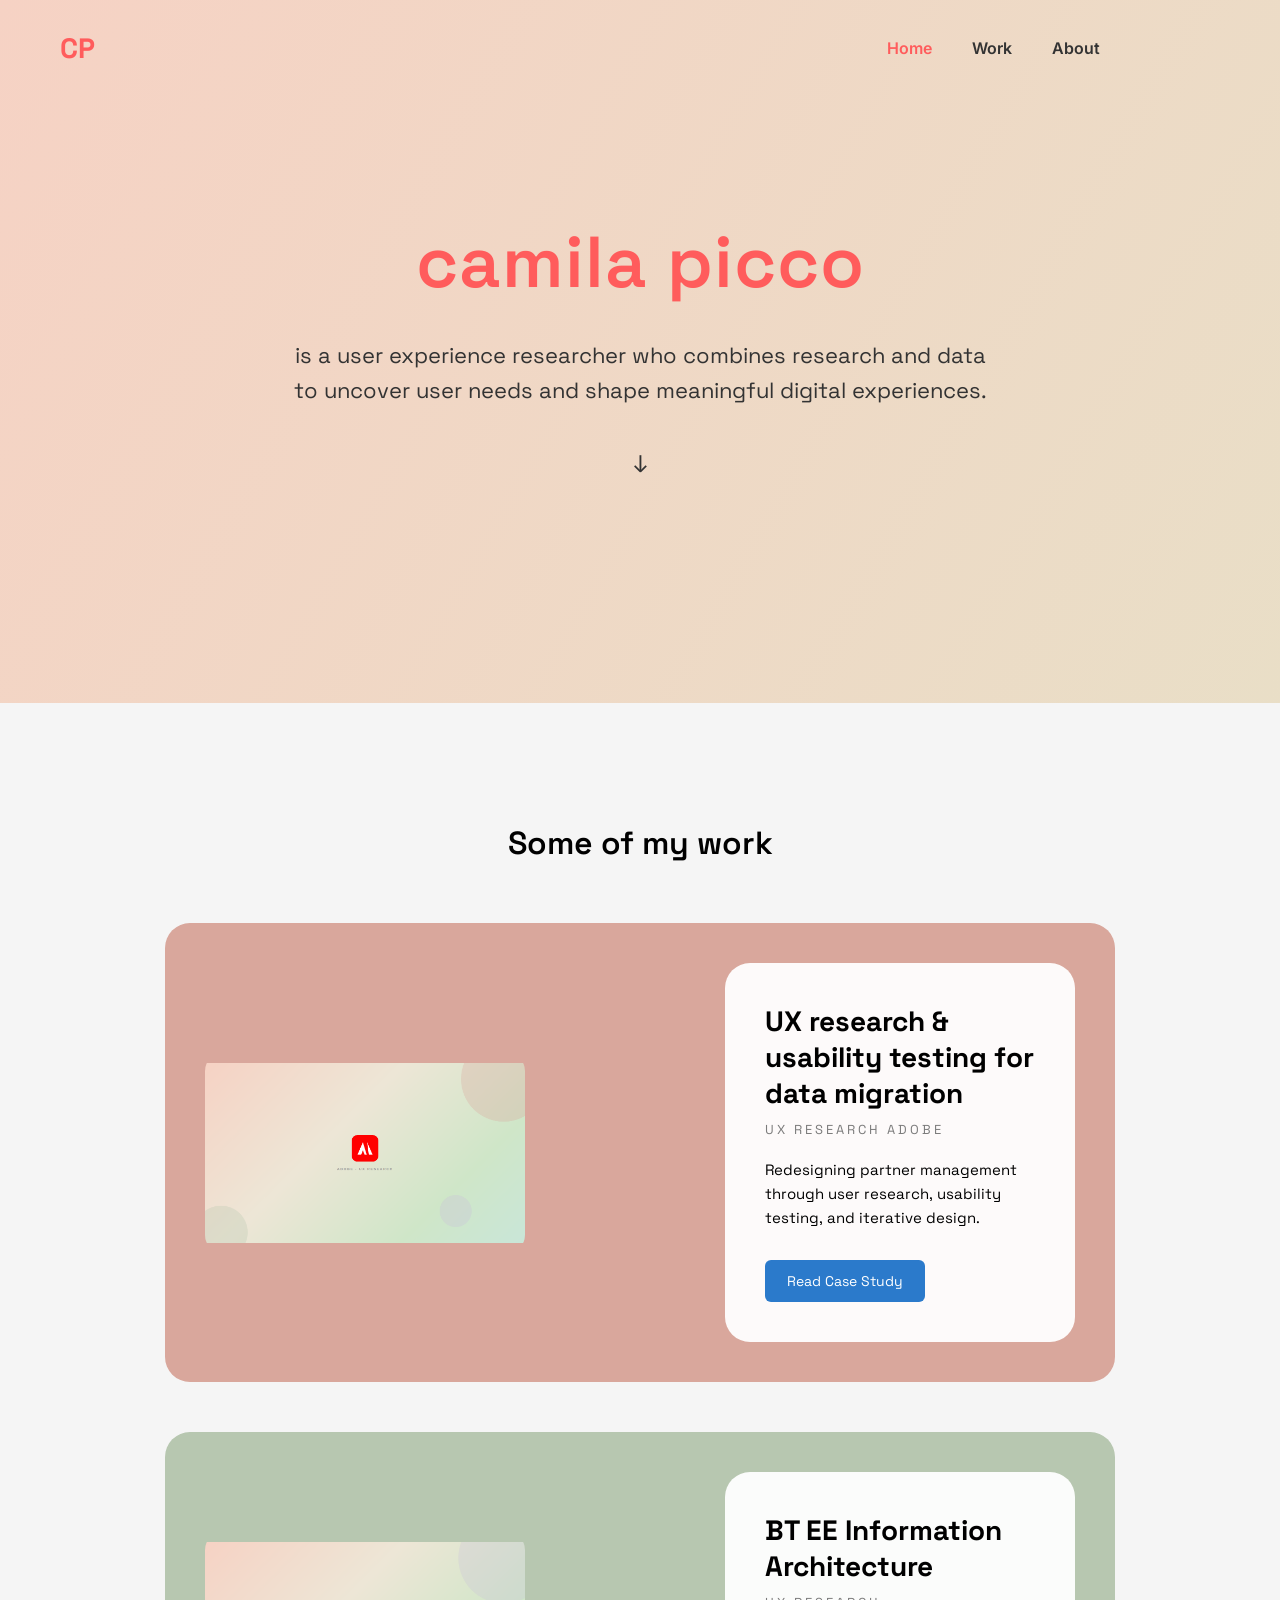
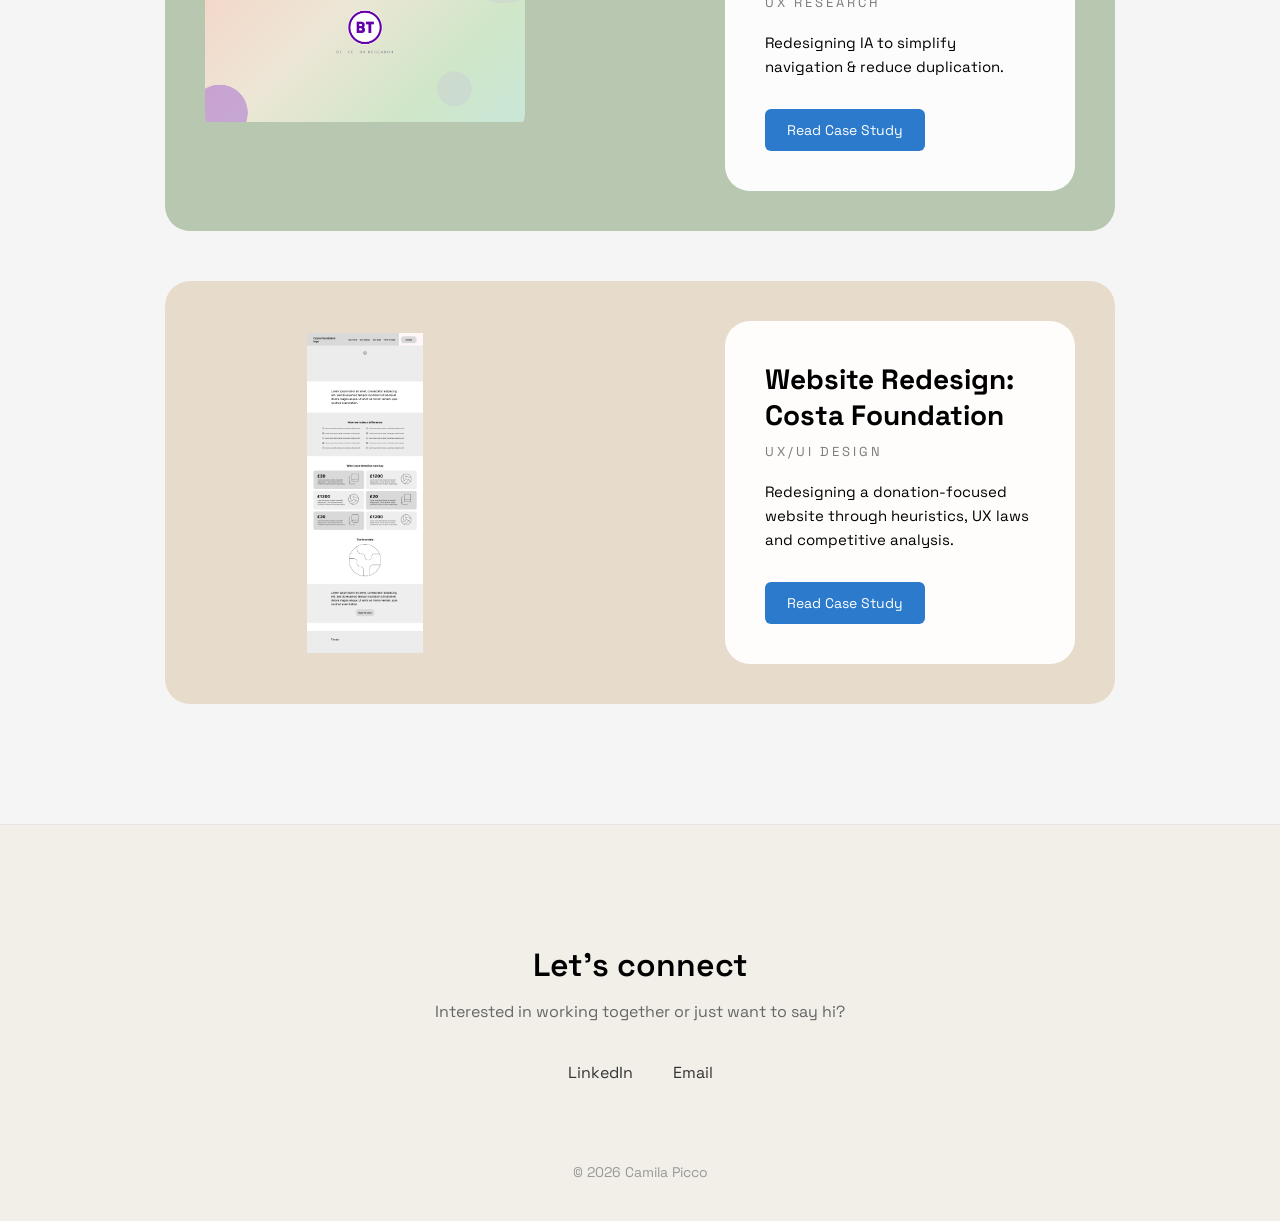
==== index.html @ a7690565 "changes" ====
<!DOCTYPE html>
<html lang="en">
<head>
  <meta charset="UTF-8" />
  <meta name="viewport" content="width=device-width, initial-scale=1.0"/>
  <title>Portfolio</title>
  <link href="https://fonts.googleapis.com/css2?family=Space+Grotesk:wght@300;400;600&display=swap" rel="stylesheet">
  <link href="https://fonts.googleapis.com/css2?family=Inter:wght@400;600&display=swap" rel="stylesheet">
  <link rel="stylesheet" href="styles.css">
</head>
<body>
  <header>
  <nav>
    <div class="logo">CP</div>
    <div class="nav-links">
      <a href="#" class="active">Home</a>
      <a href="#work">Work</a>
      <a href="aboutme.html">About</a>
    </div>
  </nav>
  </header>
  <section class="landing">
    <section class="hero">
      <h1>camila picco</h1>
      <p>
        is a user experience researcher who combines research and 
        data to uncover user needs and shape meaningful digital experiences.
      </p>
    </section>
  </section>
  <div class="arrow" id="scrollArrow">↓</div>
  <section id="work"class="work-section">
    <h2>Some of my work</h2>
    <div class="cards-container">
      <!-- CARD 1 -->
      <div class="project-card">
        <div class="project-image">
          <img src="assets/placeholder_adobe.png" alt="UX research & usability testing for data migration">
        </div>
        <div class="project-info">
          <h3>UX research & usability testing for data migration</h3>
          <p class="tag">UX RESEARCH ADOBE</p>
          <p class="description">
            Redesigning partner management through user research, usability testing, and iterative design.
          </p>
          <a href="adobecasestudy.html" class="btn">Read Case Study</a>
        </div>
      </div>
      <!-- CARD 2 -->
      <div class="project-card">
        <div class="project-image">
          <img src="assets/placeholder_bt.png" alt="BTEElogo">
        </div>
        <div class="project-info">
          <h3>BT EE Information Architecture</h3>
          <p class="tag">UX RESEARCH</p>
          <p class="description">
            Redesigning IA to simplify navigation & reduce duplication.
          </p>
          <a href="bteecasestudy.html" class="btn">Read Case Study</a>
        </div>
      </div>
      <!-- CARD 3 -->
      <div class="project-card">
        <div class="project-image project-image--square">
          <img src="assets/costa.png" alt="costa_landingpage">
        </div>
        <div class="project-info">
          <h3>Website Redesign: Costa Foundation</h3>
          <p class="tag">UX/UI DESIGN</p> 
          <p class="description">
            Redesigning a donation-focused website through heuristics, UX laws and competitive analysis.
          </p> 
          <a href="costacasestudy.html" class="btn">Read Case Study</a>
        </div>
      </div>
    </div>
  </section>
  <footer class="footer">
  <div class="footer-content">
    <h2>Let’s connect</h2>
    <p>
      Interested in working together or just want to say hi?
    </p>
    <div class="footer-links">
      <a href="https://www.linkedin.com/in/camilamariapicco/">LinkedIn</a>
      <a href="mailto:camilamariapicco@gmail.com">Email</a>
    </div>
  </div>
  <div class="footer-bottom">
    © 2026 Camila Picco
  </div>
  </footer>
  <script src="script.js"></script>
</body>
</html>
---- styles.css ----
* {
    margin: 0;
    padding: 0;
    box-sizing: border-box;
  }

  html{
    scroll-behavior: smooth;
  }
  
  body {
    margin: 0;
    font-family: 'Space Grotesk', sans-serif;
    background: linear-gradient(
        120deg,
        #f6d2c4,
        #e7e0c7,
        #cfe6c8,
        #c9e6d8
    );
    background-size: 200% 200%;
    animation: gradientMove 10s ease infinite;

  }

/* menú */
.nav-links {
  display: flex;
  gap: 40px;
  font-size: 16px;
  font-weight: 600;
  margin-left: auto;
  margin-right: 120px;
  font-family: 'Inter', sans-serif;
}
  
  @keyframes gradientMove {
    0% { background-position: 0% 50%; }
    50% { background-position: 100% 50%; }
    100% { background-position: 0% 50%; }
  }
  
  /* NAVBAR */
  nav {
    display: flex;
    justify-content: space-between;
    align-items: center;
    padding: 30px 60px;
  }
  
  .logo {
    color: #ff5c5c;
    font-size: 28px;
    font-weight: bold;
  }
  
  .nav-links a {
    text-decoration: none;
    color: #333;
  }
  
  .nav-links a.active {
    color: #ff5c5c;
  }
  
  /* HERO */
  .hero {
    text-align: center;
    margin-top: 120px;
    margin-bottom: 40px;
  }
  
  .hero h1 {
    font-size: 72px;
    color: #ff5c5c;
    font-weight: 600;
    margin-bottom: 30px;
    letter-spacing: 1px;
    font-family: 'Space Grotesk', sans-serif;
  }
  
  .hero p {
    font-size: 22px;
    color: #333;
    line-height: 1.6;
    max-width: 700px;
    margin: 0 auto;
  }
  
  /* ARROW */
  .arrow {
    text-align: center;
    font-size: 24px;
    margin-bottom: 14rem;
    color: #333;
    animation: bounce 1.5s infinite;
    cursor: pointer;
  }

  .work-section {
    padding: 120px 10%;
    text-align: center;
    background: #f5f5f5; 
  }
  
  @keyframes bounce {
    0%, 100% { transform: translateY(0); }
    50% { transform: translateY(10px); }
  }

  /* WORK SECTION */

.work-section{
    padding:120px 10%;
    text-align:center;
  }
  
  .work-section h2{
    font-size:32px;
    margin-bottom:60px;
    font-weight:600;
  }

/* CASE STUDY HERO */
.case-hero{
  padding: 110px 10% 80px;
  background: #f5f5f5;
}

.case-hero__container{
  max-width: 1100px;
  margin: 0 auto;
  display: grid;
  grid-template-columns: 1fr 1.2fr;
  align-items: start;
  gap: 48px;
}

.case-hero__text h1{
  font-size: 44px;
  line-height: 1.08;
  letter-spacing: 0.2px;
  color: #333;
  margin-bottom: 14px;
  font-weight: 600;
}

.case-hero__meta{
  font-family: 'Inter', sans-serif;
  letter-spacing: 3px;
  font-size: 13px;
  color: #7b7b7b;
  margin-bottom: 18px;
}

.case-hero__lead{
  font-size: 16px;
  color: #555;
  line-height: 1.7;
  max-width: 560px;
}

.case-hero__media{
  margin: 0;
}

.case-hero__placeholder{
  width: 100%;
  aspect-ratio: 16 / 9;
  border-radius: 22px;
  border: 1px dashed rgba(0, 0, 0, 0.18);
  background: rgba(255, 255, 255, 0.7);
  display: grid;
  place-items: center;
  color: #666;
  font-family: 'Inter', sans-serif;
  font-size: 14px;
}

/* CASE STUDY BODY */
.case-section{
  background: #f5f5f5;
  padding: 0 10% 120px;
}

.case-section__container{
  max-width: 1100px;
  margin: 0 auto;
}

.case-content{
  max-width: 760px;
}

.case-content h2{
  font-size: 22px;
  margin: 34px 0 12px;
  font-weight: 600;
  color: #333;
}

.case-content h3{
  font-size: 16px;
  margin: 18px 0 10px;
  font-weight: 600;
  color: #333;
  font-family: 'Inter', sans-serif;
  letter-spacing: 0.2px;
}

.case-content h2:first-child{
  margin-top: 0;
}

.case-content p{
  font-size: 15px;
  line-height: 1.75;
  color: #555;
  margin-bottom: 12px;
  max-width: 68ch;
}

.case-content p:last-child{
  margin-bottom: 0;
}

.case-tags{
  display: flex;
  flex-wrap: wrap;
  gap: 10px;
}

.case-tag{
  font-family: 'Inter', sans-serif;
  font-size: 12px;
  font-weight: 600;
  letter-spacing: 0.6px;
  color: #333;
  background: rgba(0, 0, 0, 0.04);
  border: 1px solid rgba(0, 0, 0, 0.06);
  padding: 8px 10px;
  border-radius: 999px;
}

.case-steps{
  margin: 0;
  padding-left: 18px;
  color: #555;
}

.case-steps li{
  margin: 0 0 12px 0;
  line-height: 1.65;
  font-size: 15px;
}

.case-steps li:last-child{
  margin-bottom: 0;
}

.case-media{
  margin: 22px 0 0;
}

.case-media__img{
  width: 100%;
  height: auto;
  display: block;
  border-radius: 22px;
}

.case-media__stack{
  display: grid;
  gap: 14px;
}

.case-list{
  margin: 0 0 12px 0;
  padding-left: 18px;
  color: #555;
}

.case-list li{
  margin: 0 0 8px 0;
  line-height: 1.65;
  font-size: 15px;
}

.case-list li:last-child{
  margin-bottom: 0;
}

.case-metrics{
  list-style: none;
  padding: 0;
  margin: 0 0 12px 0;
  display: grid;
  gap: 10px;
}

.case-metrics li{
  display: flex;
  align-items: baseline;
  justify-content: space-between;
  gap: 14px;
  padding: 10px 12px;
  border-radius: 14px;
  background: rgba(0, 0, 0, 0.03);
  border: 1px solid rgba(0, 0, 0, 0.05);
}

.case-metric__label{
  font-family: 'Inter', sans-serif;
  font-weight: 600;
  font-size: 13px;
  color: #333;
}

.case-metric__value{
  font-family: 'Inter', sans-serif;
  font-size: 13px;
  color: #555;
  text-align: right;
}

.case-media__placeholder{
  width: 100%;
  aspect-ratio: 16 / 9;
  border-radius: 22px;
  border: 1px dashed rgba(0, 0, 0, 0.18);
  background: rgba(255, 255, 255, 0.7);
  display: grid;
  place-items: center;
  color: #666;
  font-family: 'Inter', sans-serif;
  font-size: 14px;
}
  
  /* CARD CONTAINER */
  
  .cards-container{
    display:flex;
    flex-direction:column;
    gap:50px;
    align-items:center;
  }
  
  
  /* PROJECT CARD */
  
  .project-card{
    display:flex;
    align-items:center;
    justify-content:space-between;
    border-radius:25px;
    padding:40px;
    max-width:950px;
    width:100%;
    gap:40px;
  }

  .project-card:nth-child(1) {
    background: #d9a79c; /* terracota */
  }
  
  .project-card:nth-child(2) {
    background: #b7c7b0; /* verde salvia */
  }
  
  .project-card:nth-child(3) {
    background: #e7dccb; /* beige */
  }

  .project-info {
    background: rgba(255, 255, 255, 0.9);
  }

  .project-card {
    transition: transform 0.3s ease, filter 0.3s ease;
  }
  
  .project-card:hover {
    transform: translateY(-8px);
    filter: brightness(1.05);
  }
  
  
  /* IMAGE */
  
  .project-image{
    flex: 0 0 320px;
    width: 320px;
    aspect-ratio: 16 / 10;
    overflow: hidden;
    border-radius: 18px;
  }

  .project-image--square{
    aspect-ratio: 1 / 1;
  }

  .project-image img{
    display: block;
    width: 100%;
    height: 100%;
    object-fit: contain;
  }
  
  
  /* INFO SIDE */
  
  .project-info {
    background: rgba(255, 255, 255, 0.95);
    padding: 40px;
    border-radius: 25px;
    text-align: left;
    max-width: 350px;
  }
  
  .project-info h3{
    font-size:28px;
    margin-bottom:10px;
  }
  
  .tag{
    letter-spacing:3px;
    font-size:13px;
    color:#7b7b7b;
    margin-bottom:20px;
  }
  
  .description{
    font-size:15px;
    line-height:1.6;
    margin-bottom:30px;
  }
  
  /* BUTTON */
  
  .btn{
    display:inline-block;
    background:#2b7acb;
    color:white;
    text-decoration:none;
    padding:12px 22px;
    border-radius:6px;
    font-size:14px;
  }

.footer {
  background: #f5f5f5;
  padding: 120px 20px 40px;
  text-align: center;
}

/* contenido principal */
.footer-content h2 {
  font-size: 32px;
  margin-bottom: 16px;
  font-weight: 600;
}

.footer-content p {
  color: #666;
  margin-bottom: 40px;
  font-size: 16px;
}

/* links */
.footer-links {
  display: flex;
  justify-content: center;
  gap: 40px;
}

.footer-links a {
  text-decoration: none;
  color: #333;
  font-size: 16px;
  position: relative;
  transition: color 0.3s ease;
}

/* hover elegante */
.footer-links a::after {
  content: "";
  position: absolute;
  width: 0%;
  height: 2px;
  background: #ff5c5c;
  left: 0;
  bottom: -5px;
  transition: width 0.3s ease;
}

.footer-links a:hover {
  color: #ff5c5c;
}

.footer-links a:hover::after {
  width: 100%;
}

/* parte inferior */
.footer-bottom {
  margin-top: 80px;
  font-size: 14px;
  color: #999;
}

.footer {
  background: #f2efe9;
  border-top: 1px solid #e5e5e5;
}

.about {
  padding: 120px 10%;
  background: #f5f5f5;
}

/* layout principal */
.about-container {
  display: grid;
  grid-template-columns: 1fr 1.2fr;
  align-items: center;
  gap: 80px;
  max-width: 1100px;
  margin: 0 auto;
}

/* imagen circular */
.about-image {
  align-self: center;    /* add this */
  display: flex;
  justify-content: center;
}

.about-image img {
  width: 350px;
  height: 350px;
  object-fit: cover;
  border-radius: 50%;
  /* remove both transform lines entirely */
}

/* texto */
.about-text h1 {
  font-size: 48px;
  margin-bottom: 20px;
}

.about-text p {
  font-size: 16px;
  color: #666;
  line-height: 1.7;
  margin-bottom: 20px;
  max-width: 500px;
}

/* TOOLS */
.tools-section{
  margin-top: 48px;
}

.tools-section h2{
  font-size: 22px;
  margin-bottom: 18px;
  font-weight: 600;
}

.tools-grid{
  display: grid;
  grid-template-columns: repeat(auto-fit, minmax(150px, 1fr));
  gap: 16px;
  max-width: 620px;
}

.tool-card{
  background: rgba(255, 255, 255, 0.9);
  border: 1px solid rgba(0, 0, 0, 0.06);
  border-radius: 18px;
  padding: 16px 14px;
  display: flex;
  align-items: center;
  gap: 12px;
  min-height: 62px;
}

.tool-icon{
  width: 38px;
  height: 38px;
  border-radius: 12px;
  display: grid;
  place-items: center;
  background: rgba(0, 0, 0, 0.04);
  color: #333;
  flex: 0 0 38px;
}

.tool-icon svg{
  width: 22px;
  height: 22px;
  display: block;
}

.tool-icon svg[viewBox="0 0 128 128"]{
  width: 24px;
  height: 24px;
}

.tool-name{
  font-family: 'Inter', sans-serif;
  font-size: 14px;
  font-weight: 600;
  color: #333;
  line-height: 1.2;
}

nav a {
  text-decoration: none;
}

/* =========================
   RESPONSIVE - TABLET / MOBILE
   ========================= */

@media (max-width: 768px) {

  /* NAVBAR */
  nav {
    padding: 20px;
  }

  .nav-links {
    gap: 20px;
    margin-right: 0;
    font-size: 14px;
  }

  /* HERO */
  .hero h1 {
    font-size: 48px;
  }

  .hero p {
    font-size: 18px;
    padding: 0 20px;
  }

  /* WORK / PROJECT CARDS */
  .project-card {
    flex-direction: column;
    text-align: center;
  }

  .project-info {
    max-width: 100%;
  }

  .project-image img {
    width: 100%;
    height: auto;
    object-fit: contain;
  }

  .project-image {
    width: 100%;
    flex-basis: auto;
    max-width: 520px;
    margin: 0 auto;
  }

  /* CASE STUDY */
  .case-hero{
    padding: 80px 20px 64px;
  }

  .case-hero__container{
    grid-template-columns: 1fr;
    gap: 24px;
  }

  .case-hero__text h1{
    font-size: 34px;
  }

  .case-section{
    padding: 0 20px 96px;
  }

  .case-content{
    max-width: 100%;
  }

  .case-metrics li{
    flex-direction: column;
    align-items: flex-start;
  }

  .case-metric__value{
    text-align: left;
  }

  /* ABOUT SECTION */
  .about-container {
    grid-template-columns: 1fr;
    text-align: center;
  }


  .about-text h1 {
    font-size: 36px;
  }

  .tools-grid{
    max-width: 100%;
    grid-template-columns: repeat(auto-fit, minmax(140px, 1fr));
  }
}

.tools-section-wrap {
  max-width: 1100px;
  margin: 0 auto;
  padding: 0 0 0 calc(100% / 2.2); /* aligns with the text column */
}
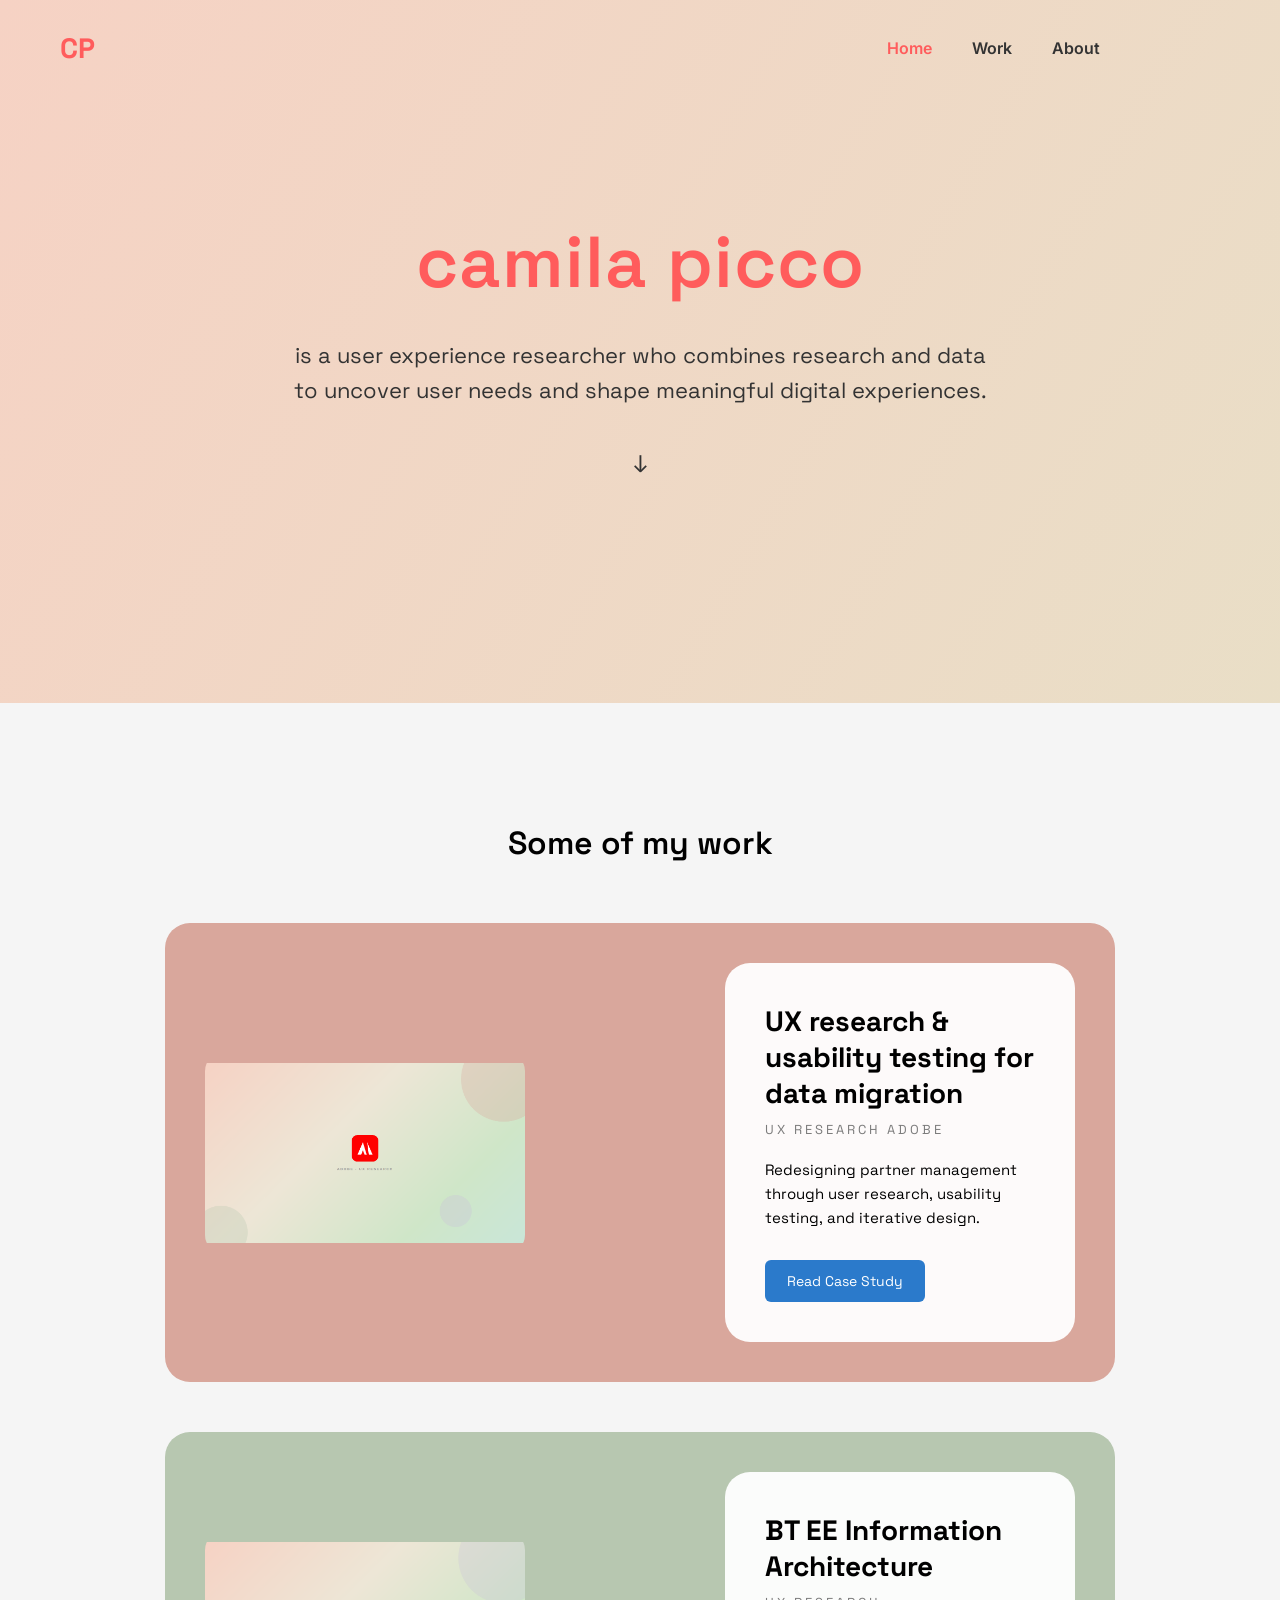
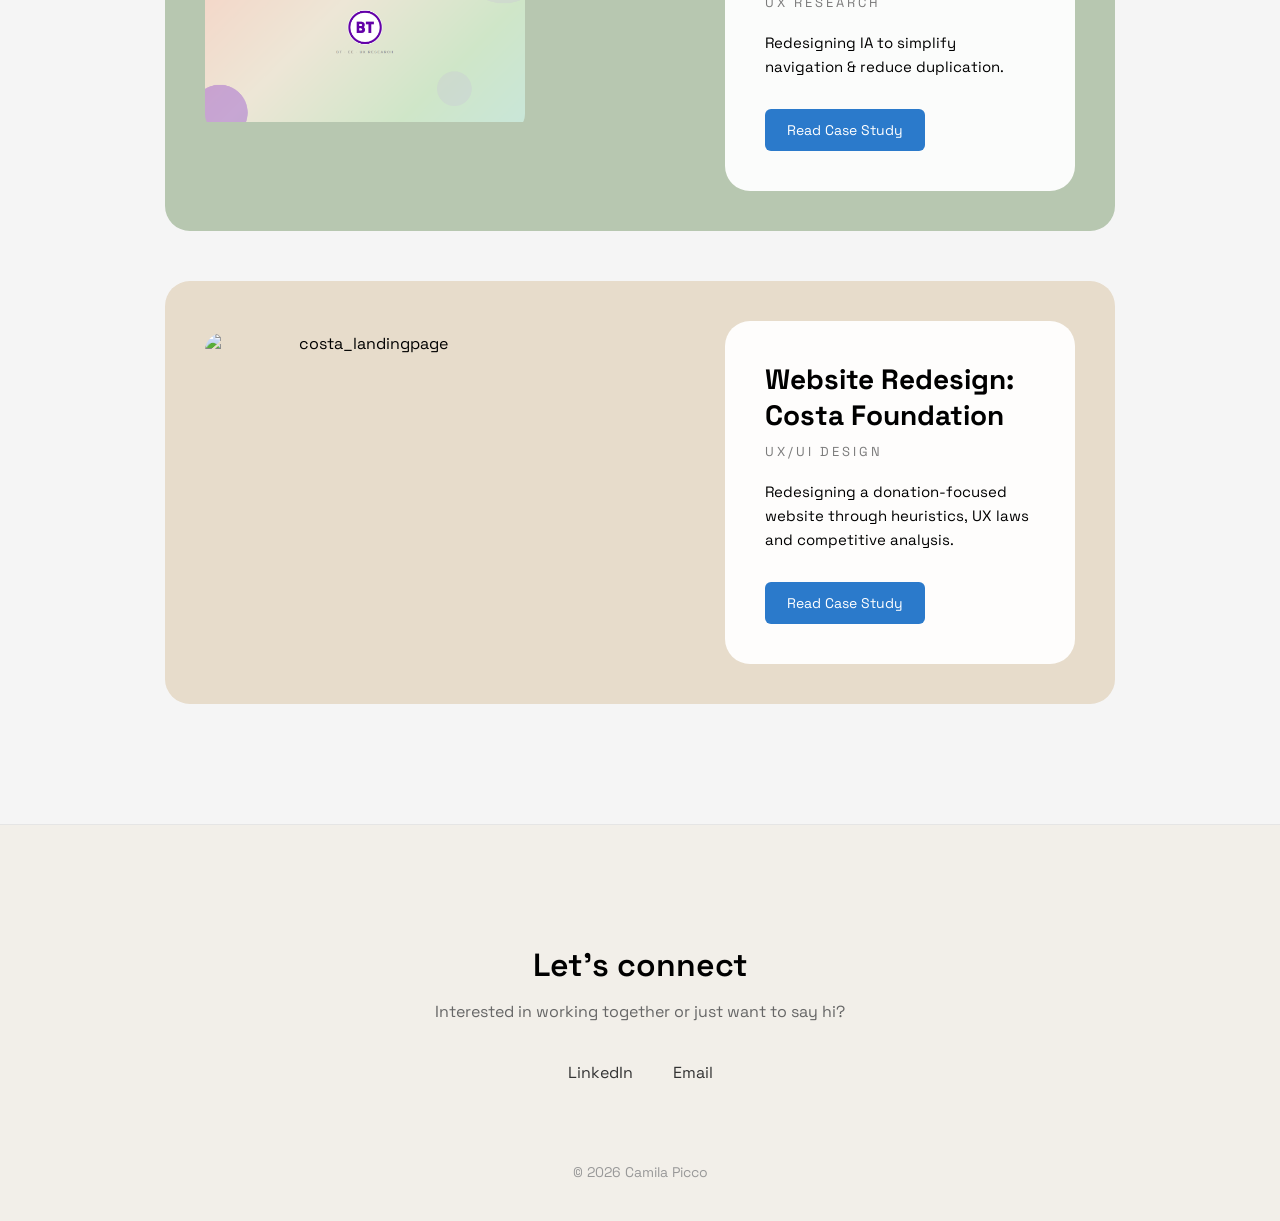
==== commit 88e69fff: "to be continued" ====
--- a/index.html
+++ b/index.html
@@ -63,7 +63,7 @@
       <!-- CARD 3 -->
       <div class="project-card">
         <div class="project-image project-image--square">
-          <img src="assets/costa.png" alt="costa_landingpage">
+          <img src="" alt="costa_landingpage">
         </div>
         <div class="project-info">
           <h3>Website Redesign: Costa Foundation</h3>
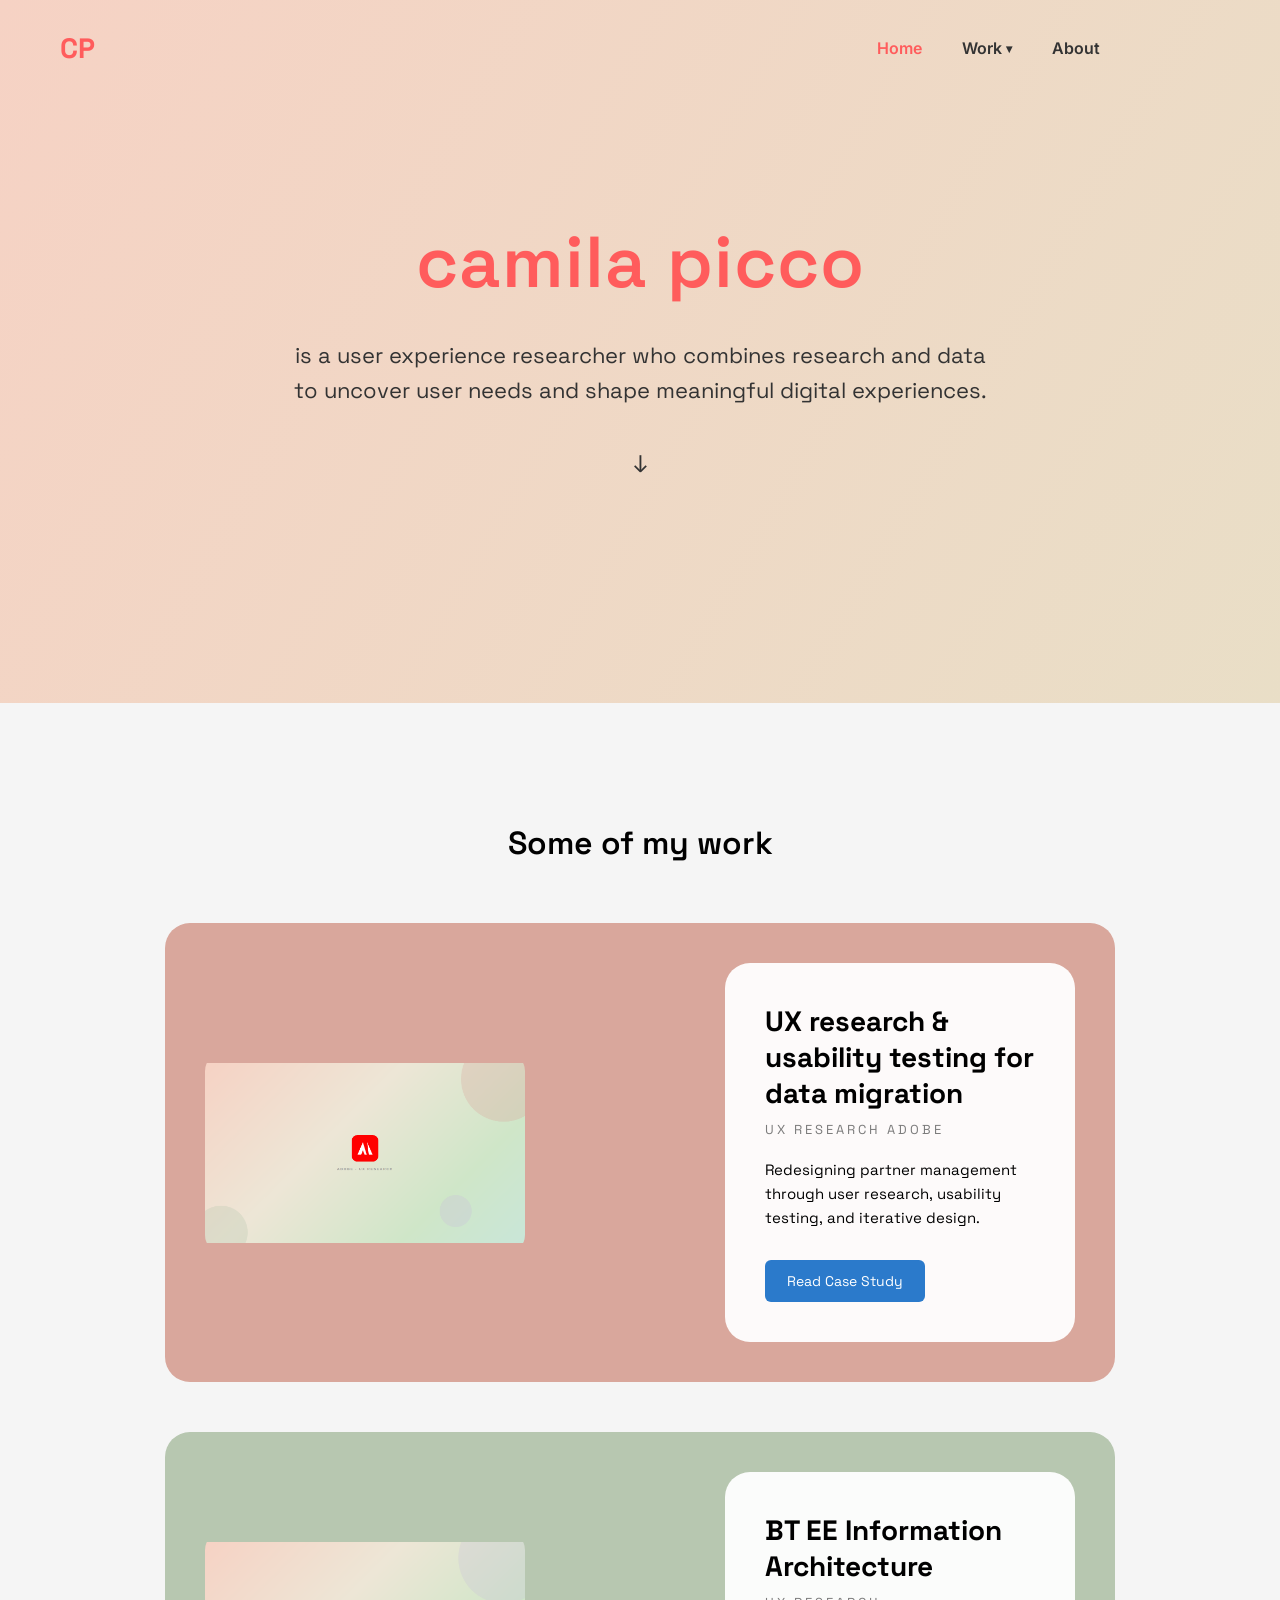
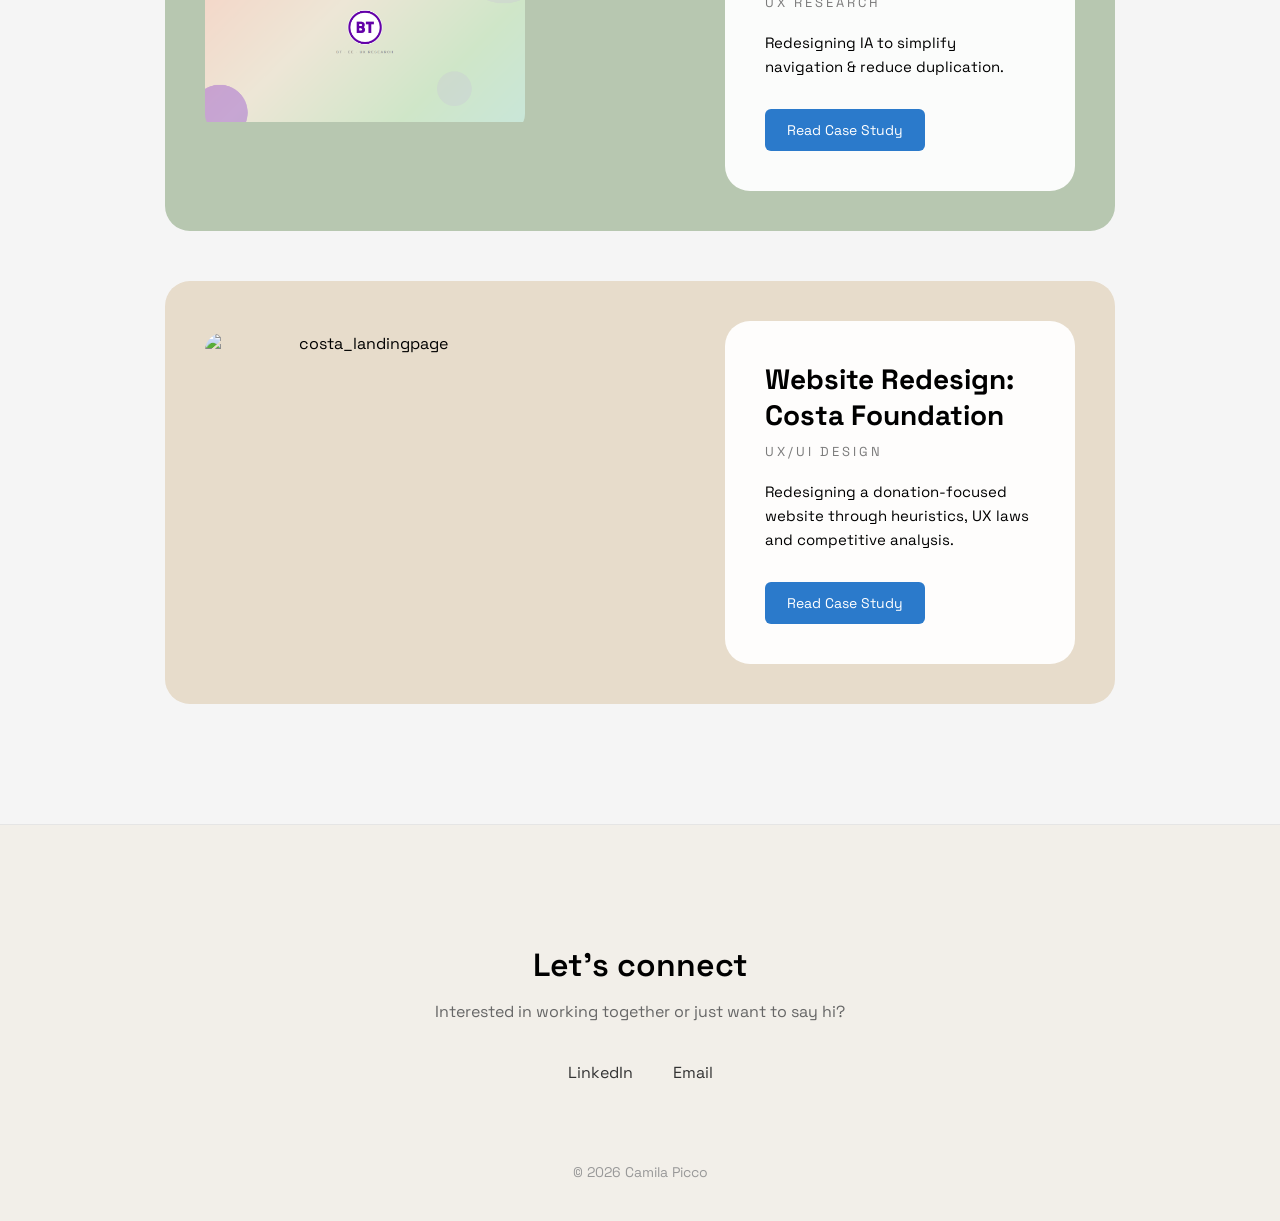
==== commit 7919141c: "nav home" ====
--- a/index.html
+++ b/index.html
@@ -14,7 +14,28 @@
     <div class="logo">CP</div>
     <div class="nav-links">
       <a href="#" class="active">Home</a>
-      <a href="#work">Work</a>
+      <!-- Work dropdown -->
+      <div class="nav-dropdown" id="workDropdown">
+        <button class="nav-dropdown-toggle" id="workToggle" aria-haspopup="true" aria-expanded="false">
+          Work
+        </button>
+        <div class="dropdown-menu" role="menu">
+          <div class="dropdown-menu-inner">
+            <a href="adobecasestudy.html" role="menuitem">
+              UX Research &amp; Usability Testing
+              <span class="dropdown-tag">Adobe</span>
+            </a>
+            <a href="bteecasestudy.html" role="menuitem">
+              BT EE Information Architecture
+              <span class="dropdown-tag">UX Research</span>
+            </a>
+            <a href="costacasestudy.html" role="menuitem">
+              Website Redesign: Costa Foundation
+              <span class="dropdown-tag">UX/UI Design</span>
+            </a>
+          </div>
+        </div>
+      </div>
       <a href="aboutme.html">About</a>
     </div>
   </nav>
@@ -29,7 +50,7 @@
     </section>
   </section>
   <div class="arrow" id="scrollArrow">↓</div>
-  <section id="work"class="work-section">
+  <section id="work" class="work-section">
     <h2>Some of my work</h2>
     <div class="cards-container">
       <!-- CARD 1 -->
@@ -78,7 +99,7 @@
   </section>
   <footer class="footer">
   <div class="footer-content">
-    <h2>Let’s connect</h2>
+    <h2>Let's connect</h2>
     <p>
       Interested in working together or just want to say hi?
     </p>
--- a/styles.css
+++ b/styles.css
@@ -626,7 +626,6 @@
 
 @media (max-width: 768px) {
 
-  /* NAVBAR */
   nav {
     padding: 20px;
   }
@@ -637,7 +636,6 @@
     font-size: 14px;
   }
 
-  /* HERO */
   .hero h1 {
     font-size: 48px;
   }
@@ -647,7 +645,6 @@
     padding: 0 20px;
   }
 
-  /* WORK / PROJECT CARDS */
   .project-card {
     flex-direction: column;
     text-align: center;
@@ -670,7 +667,6 @@
     margin: 0 auto;
   }
 
-  /* CASE STUDY */
   .case-hero{
     padding: 80px 20px 64px;
   }
@@ -701,13 +697,11 @@
     text-align: left;
   }
 
-  /* ABOUT SECTION */
   .about-container {
     grid-template-columns: 1fr;
     text-align: center;
   }
 
-
   .about-text h1 {
     font-size: 36px;
   }
@@ -715,6 +709,21 @@
   .tools-grid{
     max-width: 100%;
     grid-template-columns: repeat(auto-fit, minmax(140px, 1fr));
+  }
+
+  .case-metrics {
+    grid-template-columns: 1fr !important;
+  }
+
+  .tools-section-wrap {
+  padding: 0;
+  }
+
+  .case-section,
+  .case-hero,
+  .about {
+    padding-left: 20px;
+    padding-right: 20px;
   }
 }
 
@@ -722,4 +731,94 @@
   max-width: 1100px;
   margin: 0 auto;
   padding: 0 0 0 calc(100% / 2.2); /* aligns with the text column */
+}
+
+.nav-dropdown {
+  position: relative;
+}
+
+.nav-dropdown-toggle {
+  background: none;
+  border: none;
+  font-family: 'Inter', sans-serif;
+  font-size: 16px;
+  font-weight: 600;
+  color: #333;
+  cursor: pointer;
+  padding: 0;
+  display: flex;
+  align-items: center;
+  gap: 4px;
+}
+
+.nav-dropdown-toggle::after {
+  content: '▾';
+  font-size: 0.75em;
+  transition: transform 0.25s ease;
+  display: inline-block;
+}
+
+.nav-dropdown:hover .nav-dropdown-toggle::after {
+  transform: rotate(180deg);
+}
+
+/* el wrapper transparente cubre el gap para que el hover no se corte */
+.dropdown-menu {
+  position: absolute;
+  top: 100%;
+  left: 50%;
+  transform: translateX(-50%);
+  padding-top: 12px;
+  min-width: 230px;
+  z-index: 100;
+  opacity: 0;
+  pointer-events: none;
+  transition: opacity 0.2s ease;
+  background: transparent;
+  border: none;
+  box-shadow: none;
+}
+
+.nav-dropdown:hover .dropdown-menu {
+  opacity: 1;
+  pointer-events: auto;
+}
+
+/* el visual va en el inner */
+.dropdown-menu-inner {
+  background: #fff;
+  border: 1px solid #e5e5e5;
+  border-radius: 10px;
+  box-shadow: 0 8px 24px rgba(0,0,0,0.08);
+  padding: 8px 0;
+}
+
+.dropdown-menu a {
+  display: block;
+  padding: 10px 18px;
+  color: #222;
+  text-decoration: none;
+  font-size: 0.88rem;
+  font-family: 'Space Grotesk', sans-serif;
+  font-weight: 400;
+  transition: background 0.15s;
+  white-space: nowrap;
+}
+
+.dropdown-menu a:hover {
+  background: #f5f5f5;
+}
+
+.dropdown-menu .dropdown-tag {
+  display: block;
+  font-size: 0.68rem;
+  font-weight: 600;
+  letter-spacing: 0.05em;
+  color: #999;
+  text-transform: uppercase;
+  margin-top: 2px;
+}
+
+.dropdown-menu a + a {
+  border-top: 1px solid #f0f0f0;
 }
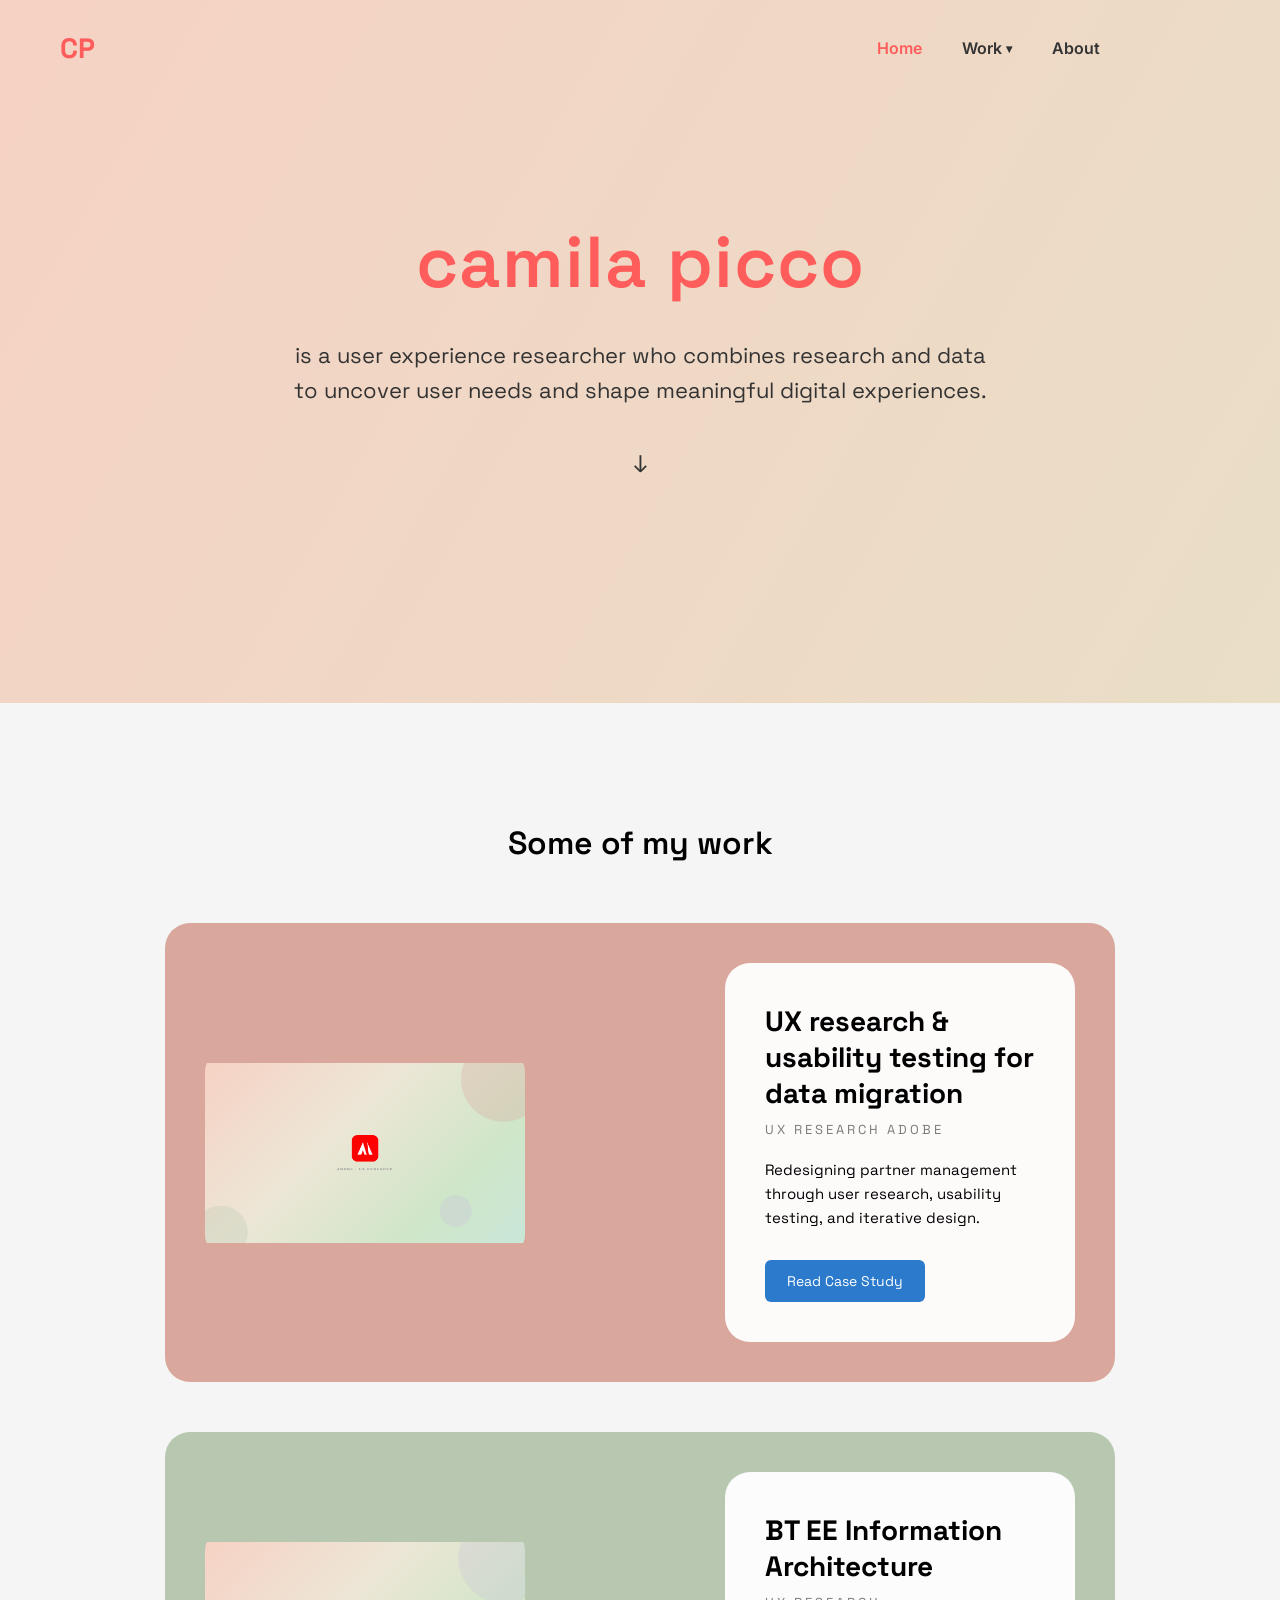
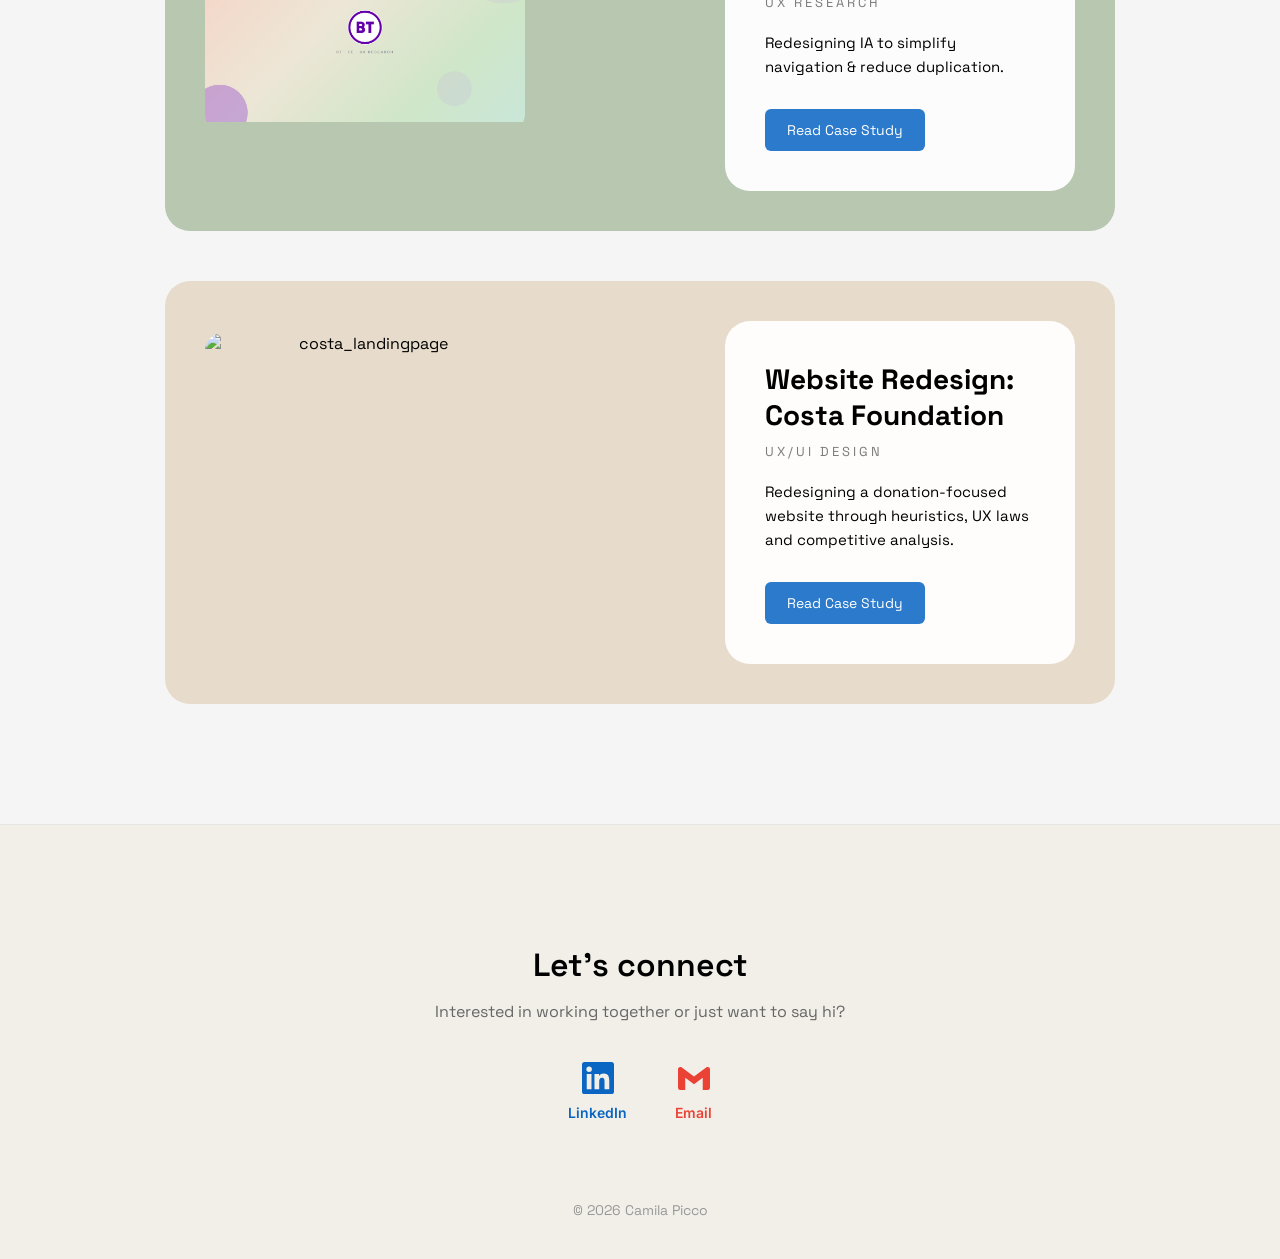
==== commit d24cbabf: "costa" ====
--- a/index.html
+++ b/index.html
@@ -22,15 +22,15 @@
         <div class="dropdown-menu" role="menu">
           <div class="dropdown-menu-inner">
             <a href="adobecasestudy.html" role="menuitem">
-              UX Research &amp; Usability Testing
-              <span class="dropdown-tag">Adobe</span>
+              Adobe
+              <span class="dropdown-tag">UX Research</span>
             </a>
             <a href="bteecasestudy.html" role="menuitem">
-              BT EE Information Architecture
+              BT EE
               <span class="dropdown-tag">UX Research</span>
             </a>
             <a href="costacasestudy.html" role="menuitem">
-              Website Redesign: Costa Foundation
+              Costa Foundation
               <span class="dropdown-tag">UX/UI Design</span>
             </a>
           </div>
@@ -97,21 +97,27 @@
       </div>
     </div>
   </section>
-  <footer class="footer">
+<footer class="footer">
   <div class="footer-content">
     <h2>Let's connect</h2>
-    <p>
-      Interested in working together or just want to say hi?
-    </p>
+    <p>Interested in working together or just want to say hi?</p>
     <div class="footer-links">
-      <a href="https://www.linkedin.com/in/camilamariapicco/">LinkedIn</a>
-      <a href="mailto:camilamariapicco@gmail.com">Email</a>
+      <a href="https://www.linkedin.com/in/camilamariapicco/" class="footer-icon-link footer-icon-link--linkedin">
+        <svg xmlns="http://www.w3.org/2000/svg" width="32" height="32" viewBox="0 0 24 24" fill="currentColor">
+          <path d="M20.447 20.452h-3.554v-5.569c0-1.328-.027-3.037-1.852-3.037-1.853 0-2.136 1.445-2.136 2.939v5.667H9.351V9h3.414v1.561h.046c.477-.9 1.637-1.85 3.37-1.85 3.601 0 4.267 2.37 4.267 5.455v6.286zM5.337 7.433a2.062 2.062 0 0 1-2.063-2.065 2.064 2.064 0 1 1 2.063 2.065zm1.782 13.019H3.555V9h3.564v11.452zM22.225 0H1.771C.792 0 0 .774 0 1.729v20.542C0 23.227.792 24 1.771 24h20.451C23.2 24 24 23.227 24 22.271V1.729C24 .774 23.2 0 22.222 0h.003z"/>
+        </svg>
+        LinkedIn
+      </a>
+      <a href="mailto:camilamariapicco@gmail.com" class="footer-icon-link footer-icon-link--gmail">
+        <svg xmlns="http://www.w3.org/2000/svg" width="32" height="32" viewBox="0 0 24 24" fill="currentColor">
+          <path d="M24 5.457v13.909c0 .904-.732 1.636-1.636 1.636h-3.819V11.73L12 16.64l-6.545-4.91v9.273H1.636A1.636 1.636 0 0 1 0 19.366V5.457c0-.904.732-1.636 1.636-1.636h.749L12 10.91l9.615-7.09h.749A1.636 1.636 0 0 1 24 5.457z"/>
+        </svg>
+        Email
+      </a>
     </div>
   </div>
-  <div class="footer-bottom">
-    © 2026 Camila Picco
-  </div>
-  </footer>
+  <div class="footer-bottom">© 2026 Camila Picco</div>
+</footer>
   <script src="script.js"></script>
 </body>
 </html>
--- a/styles.css
+++ b/styles.css
@@ -467,39 +467,45 @@
 }
 
 /* links */
+
 .footer-links {
   display: flex;
   justify-content: center;
-  gap: 40px;
+  gap: 48px;
 }
 
 .footer-links a {
   text-decoration: none;
-  color: #333;
-  font-size: 16px;
-  position: relative;
-  transition: color 0.3s ease;
-}
-
-/* hover elegante */
-.footer-links a::after {
-  content: "";
-  position: absolute;
-  width: 0%;
-  height: 2px;
-  background: #ff5c5c;
-  left: 0;
-  bottom: -5px;
-  transition: width 0.3s ease;
-}
-
-.footer-links a:hover {
-  color: #ff5c5c;
-}
-
-.footer-links a:hover::after {
-  width: 100%;
-}
+}
+
+.footer-icon-link {
+  display: flex;
+  flex-direction: column;
+  align-items: center;
+  gap: 10px;
+  font-size: 14px;
+  font-weight: 600;
+  font-family: 'Inter', sans-serif;
+  transition: transform 0.2s ease, opacity 0.2s ease;
+}
+
+.footer-icon-link:hover {
+  transform: translateY(-4px);
+  opacity: 0.85;
+}
+
+.footer-icon-link::after {
+  display: none !important;
+}
+
+.footer-icon-link--linkedin {
+  color: #0A66C2;
+}
+
+.footer-icon-link--gmail {
+  color: #EA4335;
+}
+
 
 /* parte inferior */
 .footer-bottom {
@@ -724,6 +730,15 @@
   .about {
     padding-left: 20px;
     padding-right: 20px;
+  }
+
+  .nav-dropdown.open .dropdown-menu {
+    opacity: 1;
+    pointer-events: auto;
+  }
+
+  .nav-dropdown.open .nav-dropdown-toggle::after {
+    transform: rotate(180deg);
   }
 }
 
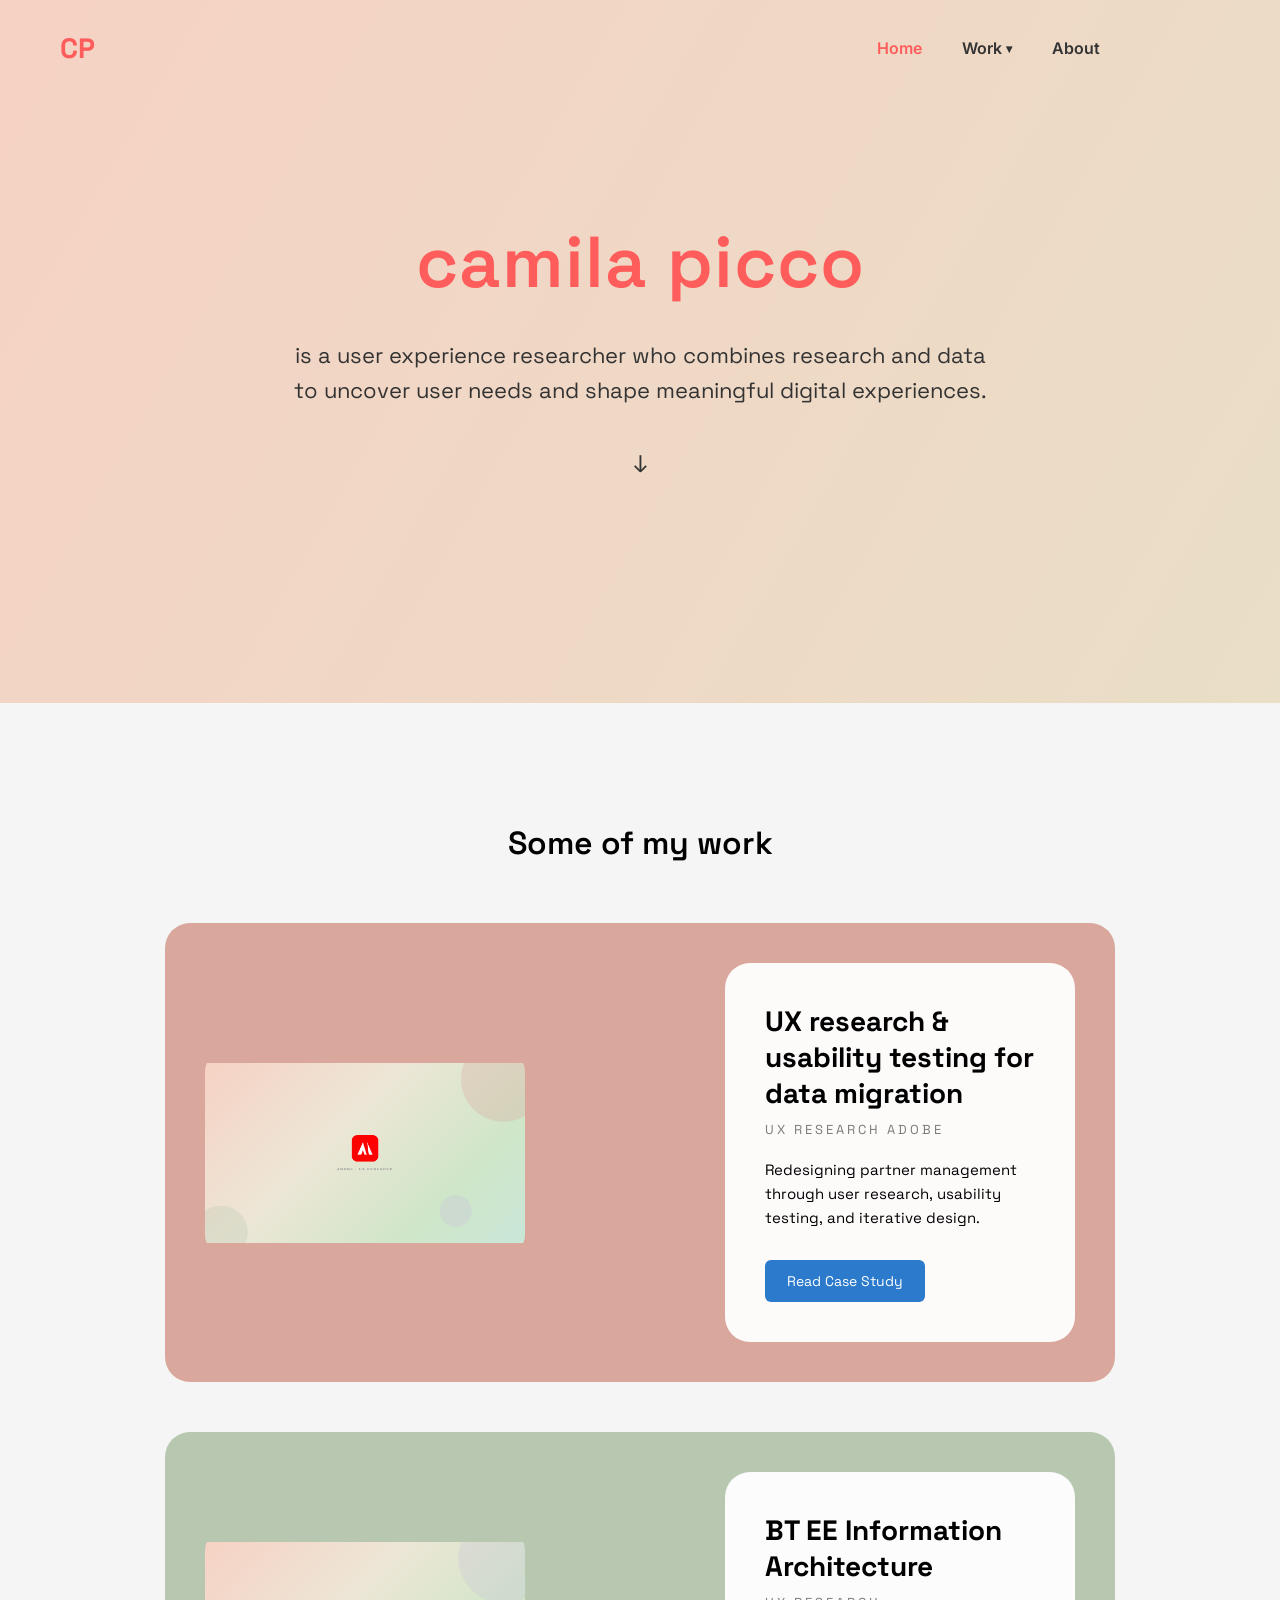
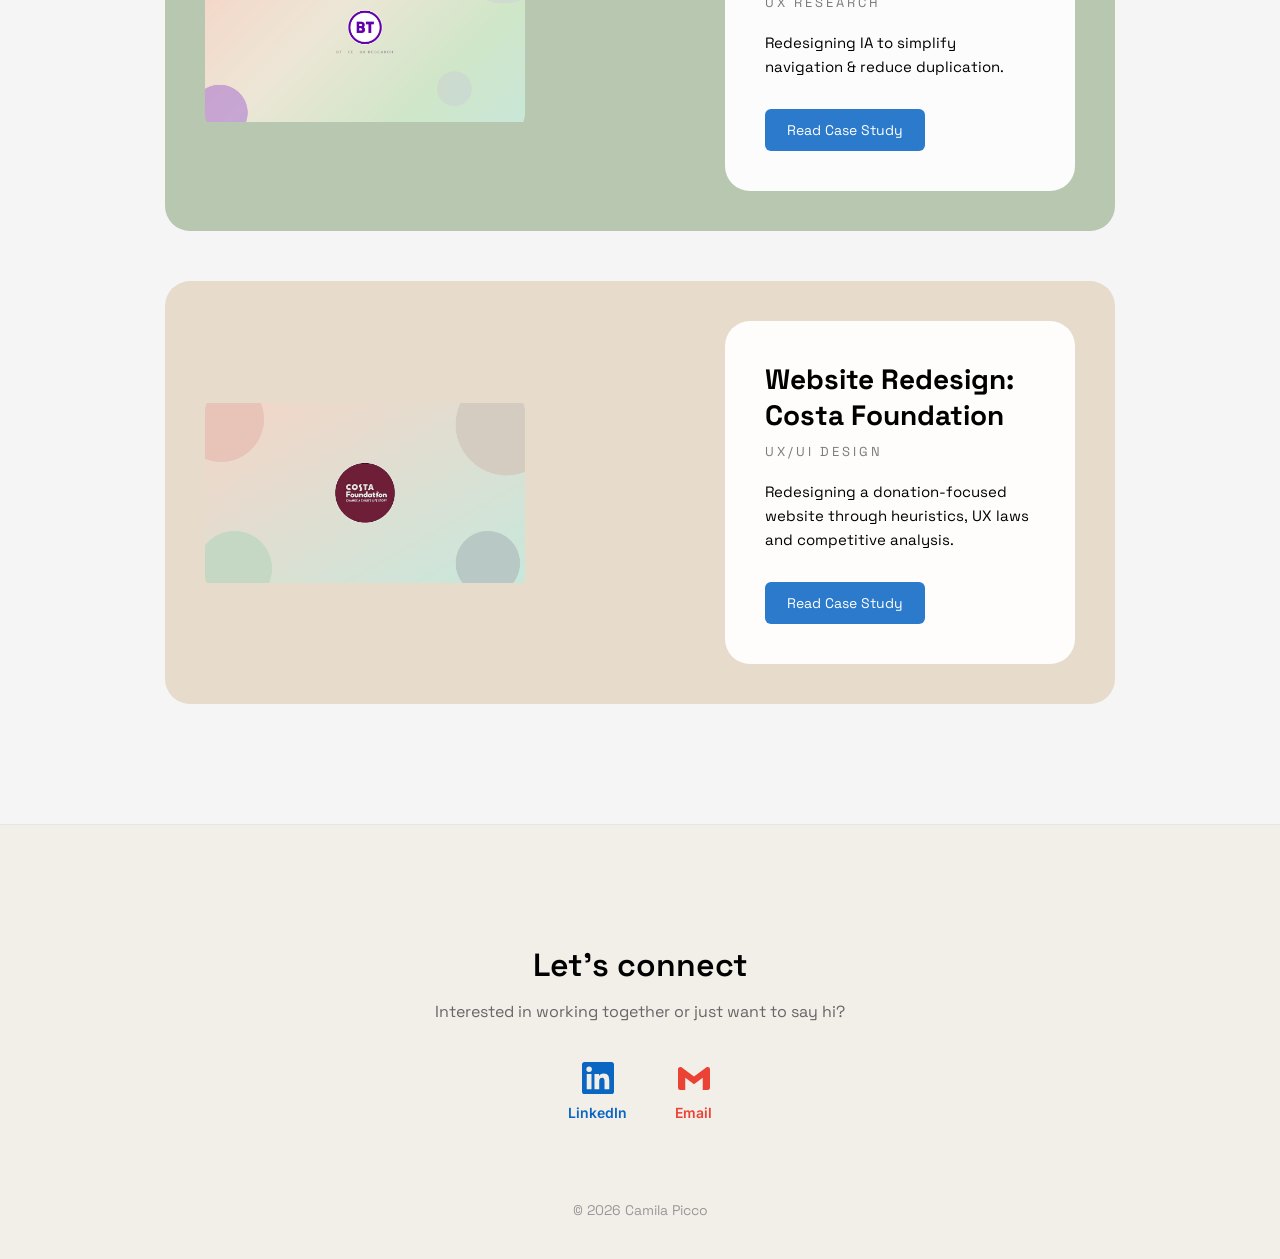
==== commit 5e01341b: "changes" ====
--- a/index.html
+++ b/index.html
@@ -83,8 +83,8 @@
       </div>
       <!-- CARD 3 -->
       <div class="project-card">
-        <div class="project-image project-image--square">
-          <img src="" alt="costa_landingpage">
+        <div class="project-image">
+          <img src="assets/placeholder_costa.png" alt="Costa placeholder">
         </div>
         <div class="project-info">
           <h3>Website Redesign: Costa Foundation</h3>
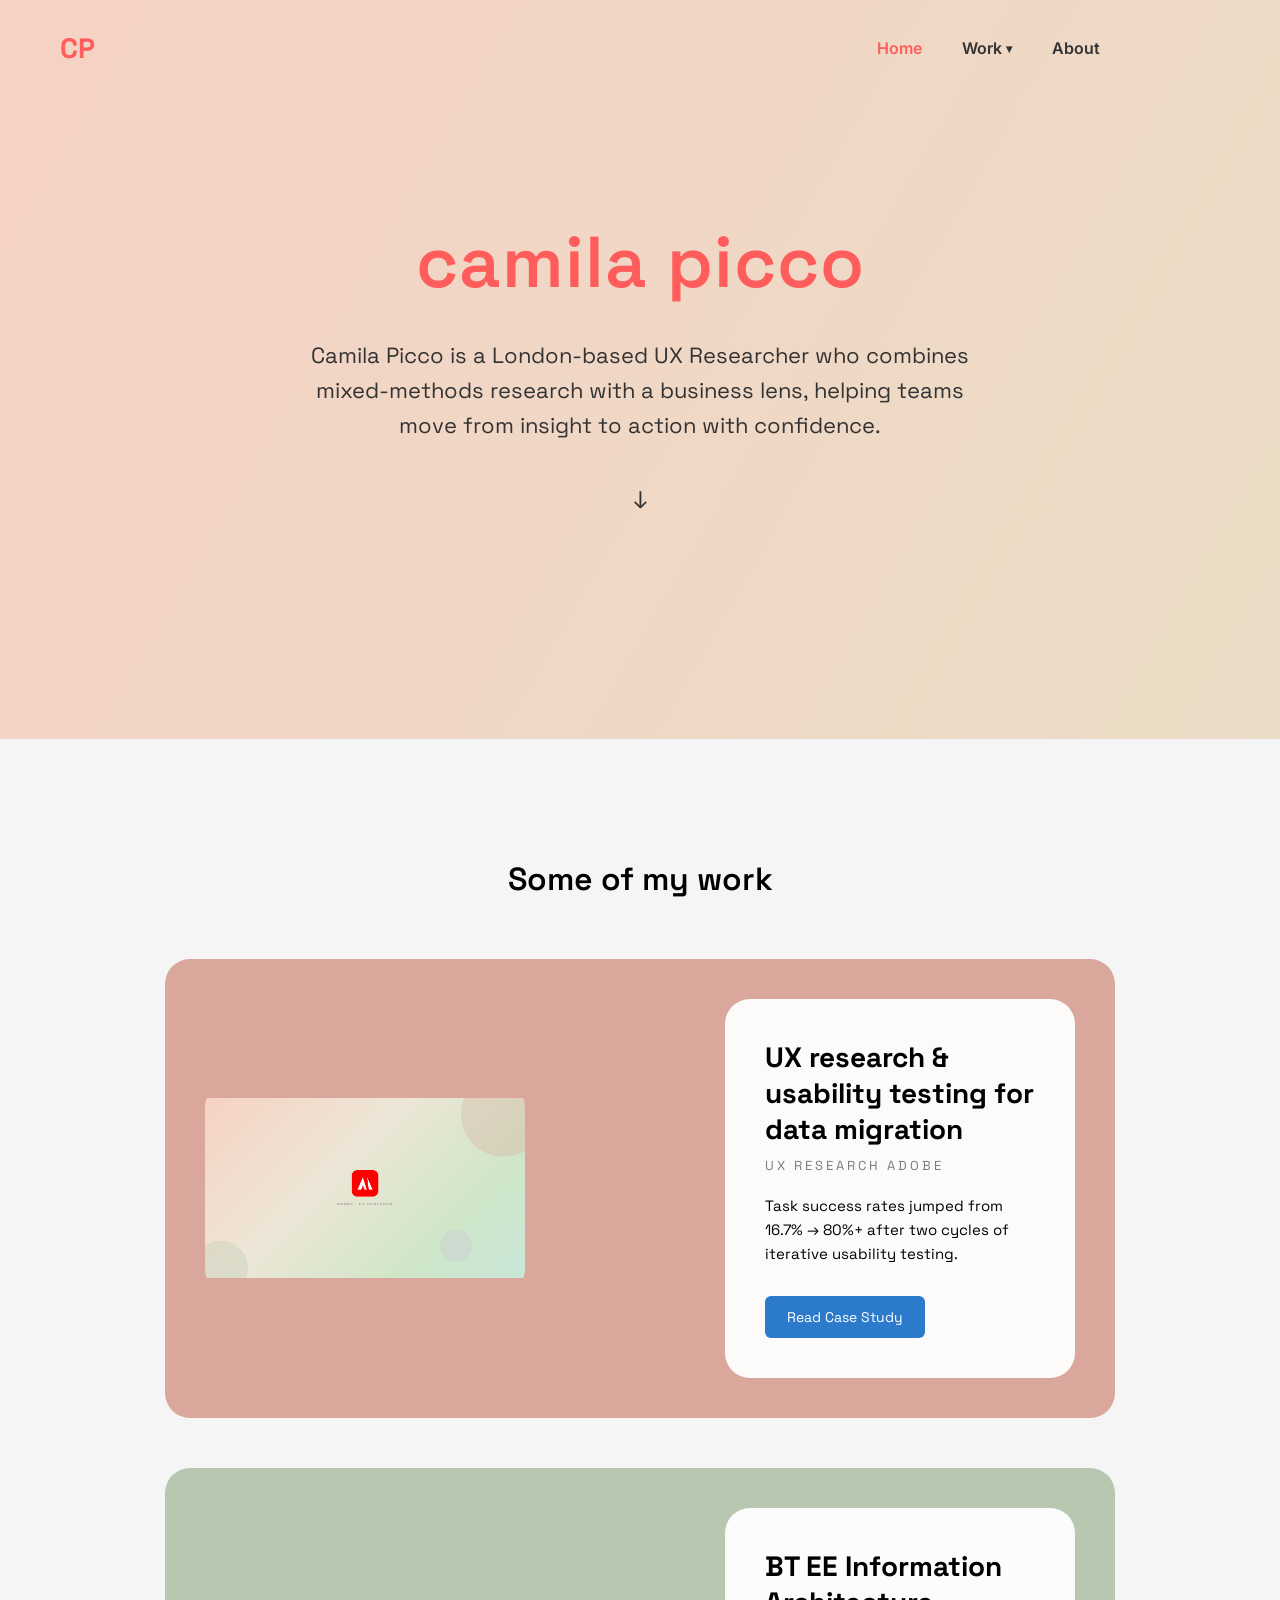
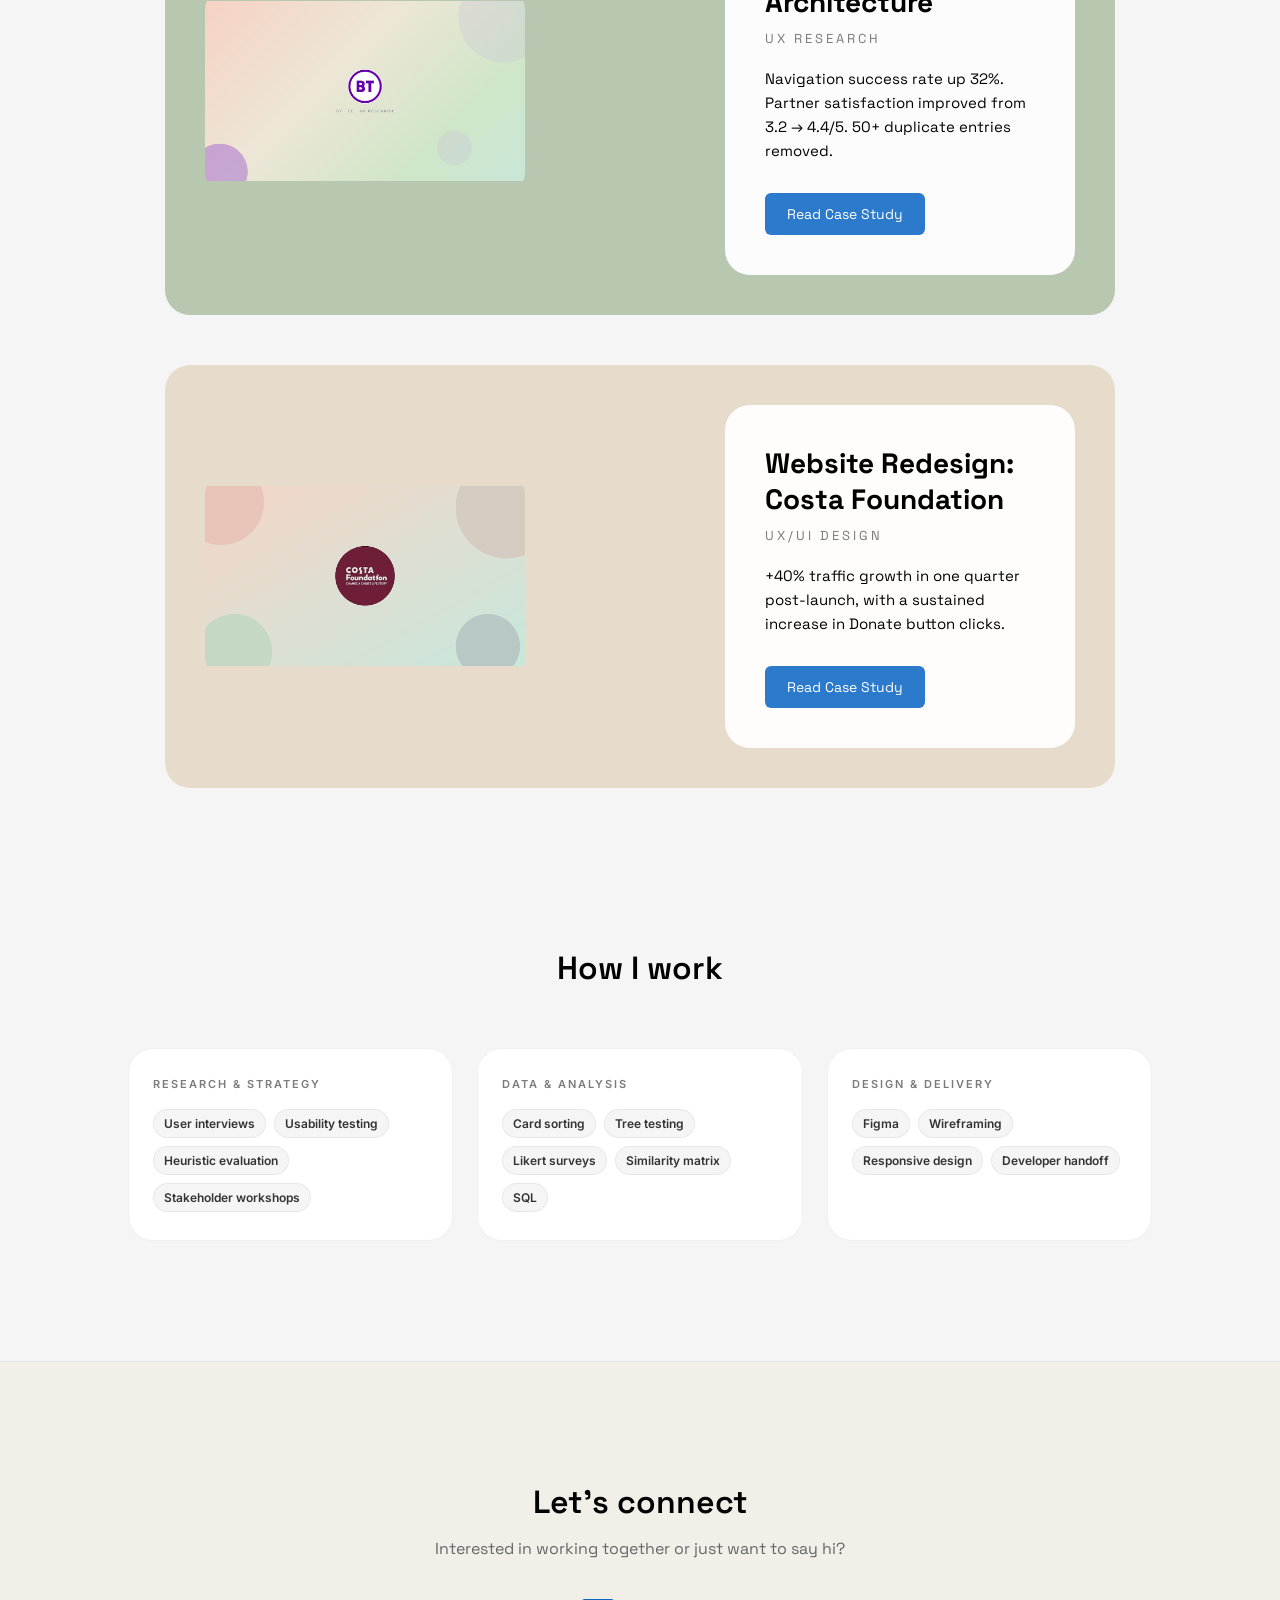
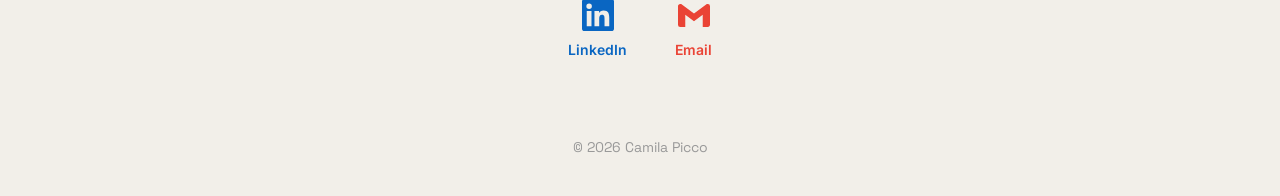
==== commit 3e60b56b: "changes" ====
--- a/index.html
+++ b/index.html
@@ -44,8 +44,8 @@
     <section class="hero">
       <h1>camila picco</h1>
       <p>
-        is a user experience researcher who combines research and 
-        data to uncover user needs and shape meaningful digital experiences.
+      Camila Picco is a London-based UX Researcher who combines mixed-methods research with a business lens, 
+      helping teams move from insight to action with confidence.
       </p>
     </section>
   </section>
@@ -62,7 +62,7 @@
           <h3>UX research & usability testing for data migration</h3>
           <p class="tag">UX RESEARCH ADOBE</p>
           <p class="description">
-            Redesigning partner management through user research, usability testing, and iterative design.
+            Task success rates jumped from 16.7% → 80%+ after two cycles of iterative usability testing.
           </p>
           <a href="adobecasestudy.html" class="btn">Read Case Study</a>
         </div>
@@ -76,7 +76,7 @@
           <h3>BT EE Information Architecture</h3>
           <p class="tag">UX RESEARCH</p>
           <p class="description">
-            Redesigning IA to simplify navigation & reduce duplication.
+            Navigation success rate up 32%. Partner satisfaction improved from 3.2 → 4.4/5. 50+ duplicate entries removed.
           </p>
           <a href="bteecasestudy.html" class="btn">Read Case Study</a>
         </div>
@@ -90,13 +90,52 @@
           <h3>Website Redesign: Costa Foundation</h3>
           <p class="tag">UX/UI DESIGN</p> 
           <p class="description">
-            Redesigning a donation-focused website through heuristics, UX laws and competitive analysis.
+            +40% traffic growth in one quarter post-launch, with a sustained increase in Donate button clicks.
           </p> 
           <a href="costacasestudy.html" class="btn">Read Case Study</a>
         </div>
       </div>
     </div>
   </section>
+  <section class="skills-section">
+  <div class="skills-container">
+    <h2>How I work</h2>
+    <div class="skills-grid">
+
+      <div class="skill-block">
+        <span class="skill-block__label">Research & Strategy</span>
+        <div class="skill-tags">
+          <span class="skill-tag">User interviews</span>
+          <span class="skill-tag">Usability testing</span>
+          <span class="skill-tag">Heuristic evaluation</span>
+          <span class="skill-tag">Stakeholder workshops</span>
+        </div>
+      </div>
+
+      <div class="skill-block">
+        <span class="skill-block__label">Data & Analysis</span>
+        <div class="skill-tags">
+          <span class="skill-tag">Card sorting</span>
+          <span class="skill-tag">Tree testing</span>
+          <span class="skill-tag">Likert surveys</span>
+          <span class="skill-tag">Similarity matrix</span>
+          <span class="skill-tag">SQL</span>
+        </div>
+      </div>
+
+      <div class="skill-block">
+        <span class="skill-block__label">Design & Delivery</span>
+        <div class="skill-tags">
+          <span class="skill-tag">Figma</span>
+          <span class="skill-tag">Wireframing</span>
+          <span class="skill-tag">Responsive design</span>
+          <span class="skill-tag">Developer handoff</span>
+        </div>
+      </div>
+
+    </div>
+  </div>
+</section>
 <footer class="footer">
   <div class="footer-content">
     <h2>Let's connect</h2>
--- a/styles.css
+++ b/styles.css
@@ -626,6 +626,12 @@
   text-decoration: none;
 }
 
+.skills-grid {
+  display: grid;
+  grid-template-columns: repeat(3, 1fr);
+  gap: 24px;
+}
+
 /* =========================
    RESPONSIVE - TABLET / MOBILE
    ========================= */
@@ -673,33 +679,33 @@
     margin: 0 auto;
   }
 
-  .case-hero{
+  .case-hero {
     padding: 80px 20px 64px;
   }
 
-  .case-hero__container{
+  .case-hero__container {
     grid-template-columns: 1fr;
     gap: 24px;
   }
 
-  .case-hero__text h1{
+  .case-hero__text h1 {
     font-size: 34px;
   }
 
-  .case-section{
+  .case-section {
     padding: 0 20px 96px;
   }
 
-  .case-content{
+  .case-content {
     max-width: 100%;
   }
 
-  .case-metrics li{
+  .case-metrics li {
     flex-direction: column;
     align-items: flex-start;
   }
 
-  .case-metric__value{
+  .case-metric__value {
     text-align: left;
   }
 
@@ -712,7 +718,7 @@
     font-size: 36px;
   }
 
-  .tools-grid{
+  .tools-grid {
     max-width: 100%;
     grid-template-columns: repeat(auto-fit, minmax(140px, 1fr));
   }
@@ -722,7 +728,7 @@
   }
 
   .tools-section-wrap {
-  padding: 0;
+    padding: 0;
   }
 
   .case-section,
@@ -740,6 +746,77 @@
   .nav-dropdown.open .nav-dropdown-toggle::after {
     transform: rotate(180deg);
   }
+
+  /* SKILLS responsive */
+  .skills-section {
+    padding: 40px 20px 80px;
+  }
+
+  .skills-grid {
+    grid-template-columns: 1fr;
+    gap: 20px;
+  }
+
+  .skills-container h2 {
+    margin-bottom: 36px;
+  }
+
+  /* disable hover colour on touch devices */
+  .skill-block:nth-child(1):hover,
+  .skill-block:nth-child(2):hover,
+  .skill-block:nth-child(3):hover {
+    background: rgba(255, 255, 255, 0.95);
+    transform: none;
+  }
+ .skills-section {
+    padding: 40px 20px 80px;
+  }
+
+  .skills-grid {
+    grid-template-columns: 1fr;
+    gap: 16px;
+  }
+
+  .skill-tag {
+    white-space: normal; /* allow wrapping on mobile where space is tight */
+  }
+
+  .skill-block:nth-child(1):hover,
+  .skill-block:nth-child(2):hover,
+  .skill-block:nth-child(3):hover {
+    background: rgba(255, 255, 255, 0.95);
+    transform: none;
+  }
+
+.skills-grid {
+    grid-template-columns: 1fr;
+    gap: 16px;
+  }
+
+  .skill-block {
+    padding: 20px 16px;
+  }
+
+  .skill-block__label {
+    font-size: 10px;
+    letter-spacing: 1.5px;
+    margin-bottom: 14px;
+  }
+
+  .skill-tag {
+    font-size: 11px;
+    padding: 5px 9px;
+  }
+
+  .skill-tags {
+    gap: 6px;
+  }
+}
+
+
+.skill-block:hover .skill-tag {
+  background: rgba(255, 255, 255, 0.6);
+  border-color: rgba(255, 255, 255, 0.4);
 }
 
 .tools-section-wrap {
@@ -836,4 +913,80 @@
 
 .dropdown-menu a + a {
   border-top: 1px solid #f0f0f0;
+}
+
+/* SKILLS SECTION */
+.skills-section {
+  padding: 40px 10% 120px;
+  background: #f5f5f5;
+  overflow: hidden;
+}
+
+.skills-container {
+  max-width: 1100px;
+  margin: 0 auto;
+}
+
+.skills-container h2 {
+  font-size: 32px;
+  font-weight: 600;
+  margin-bottom: 60px;
+  text-align: center;
+}
+
+.skill-block {
+  background: rgba(255, 255, 255, 0.95);
+  border: 1px solid rgba(0, 0, 0, 0.06);
+  border-radius: 25px;
+  padding: 28px 24px;
+  transition: transform 0.3s ease, background 0.3s ease;
+  min-width: 0; /* prevents grid blowout */
+}
+
+.skill-block__label {
+  font-family: 'Inter', sans-serif;
+  font-size: 11px;
+  font-weight: 600;
+  letter-spacing: 2px;
+  color: #7b7b7b;
+  text-transform: uppercase;
+  display: block;
+  margin-bottom: 18px;
+}
+
+.skill-tags {
+  display: flex;
+  flex-wrap: wrap;
+  gap: 8px;
+}
+
+.skill-tag {
+  font-family: 'Inter', sans-serif;
+  font-size: 12px;
+  font-weight: 600;
+  color: #333;
+  background: rgba(0, 0, 0, 0.04);
+  border: 1px solid rgba(0, 0, 0, 0.06);
+  padding: 6px 10px;
+  border-radius: 999px;
+  white-space: normal;
+  word-break: break-word;
+  min-width: 0;
+}
+
+.skill-block:nth-child(1):hover { background: #d9a79c; }
+.skill-block:nth-child(2):hover { background: #b7c7b0; }
+.skill-block:nth-child(3):hover { background: #e7dccb; }
+
+.skill-block:hover {
+  transform: translateY(-6px);
+}
+
+.skill-block:hover .skill-block__label {
+  color: #555;
+}
+
+.skill-block:hover .skill-tag {
+  background: rgba(255, 255, 255, 0.6);
+  border-color: rgba(255, 255, 255, 0.4);
 }
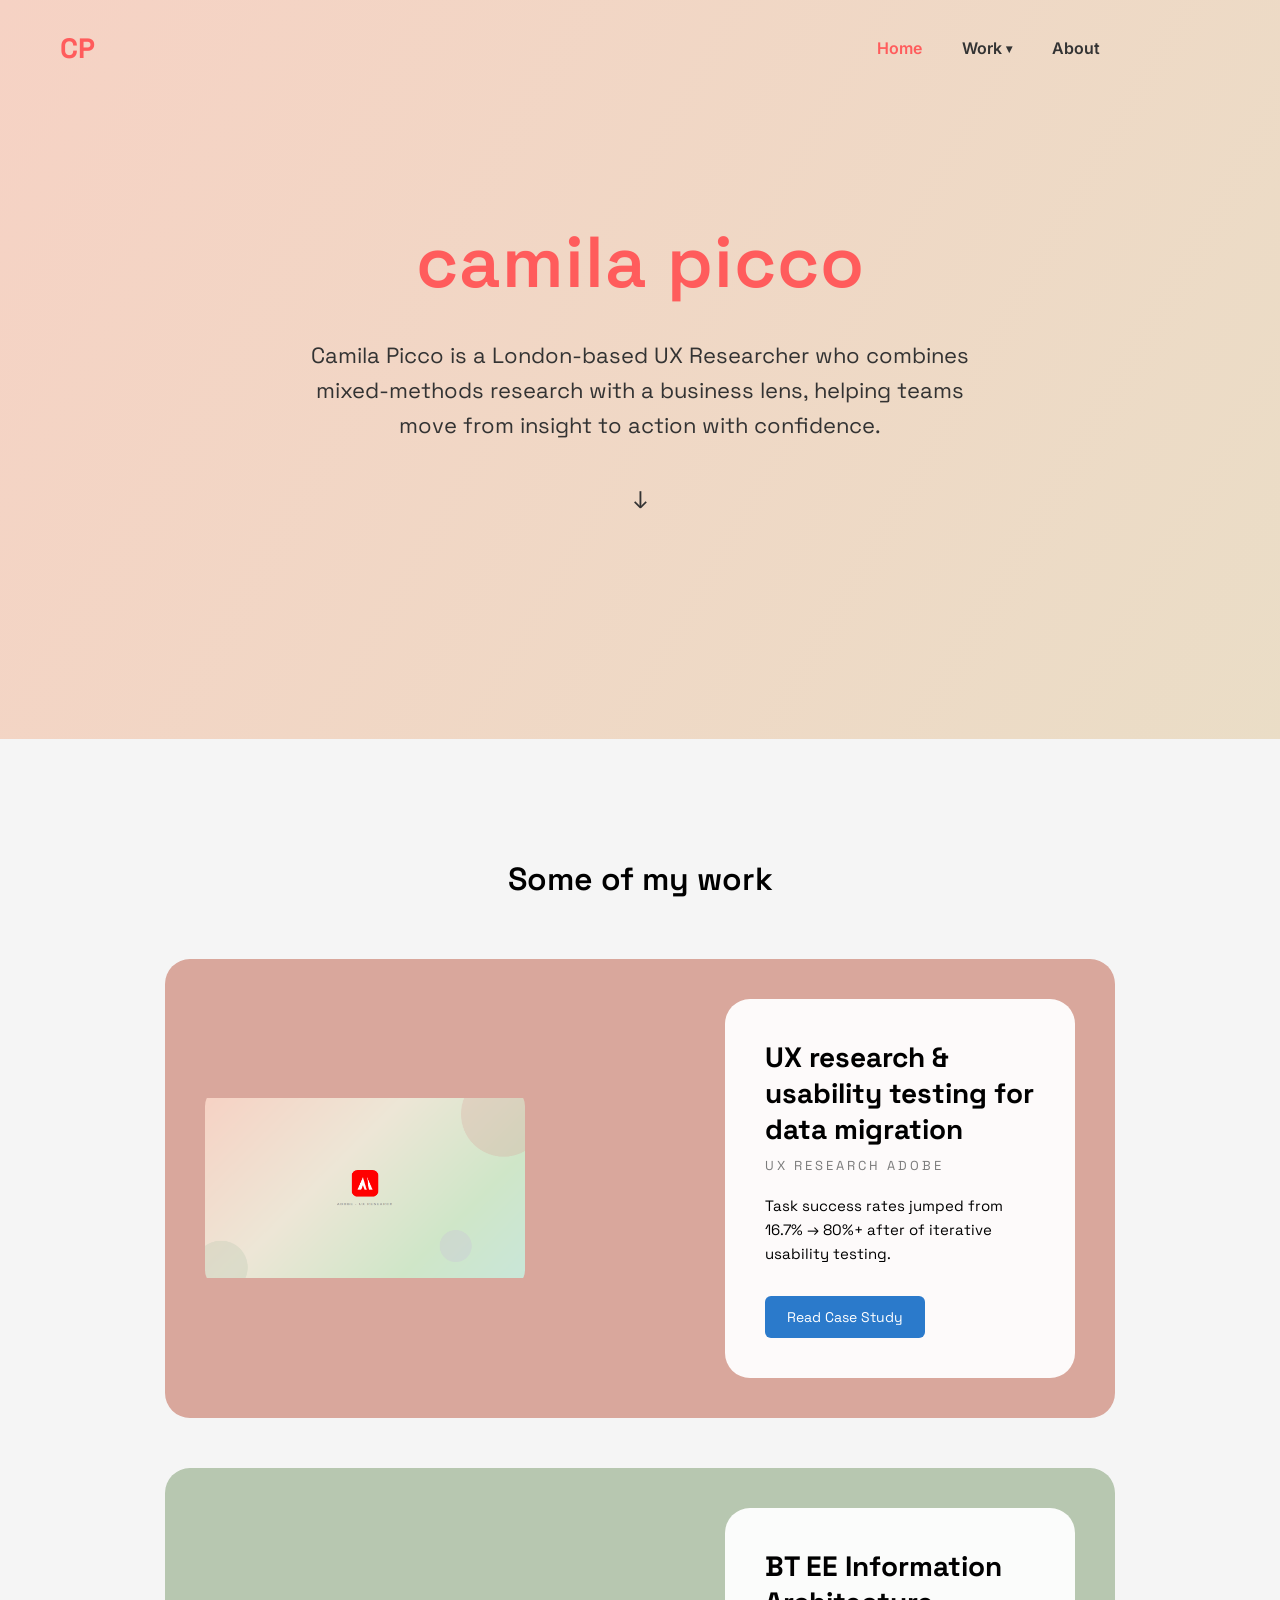
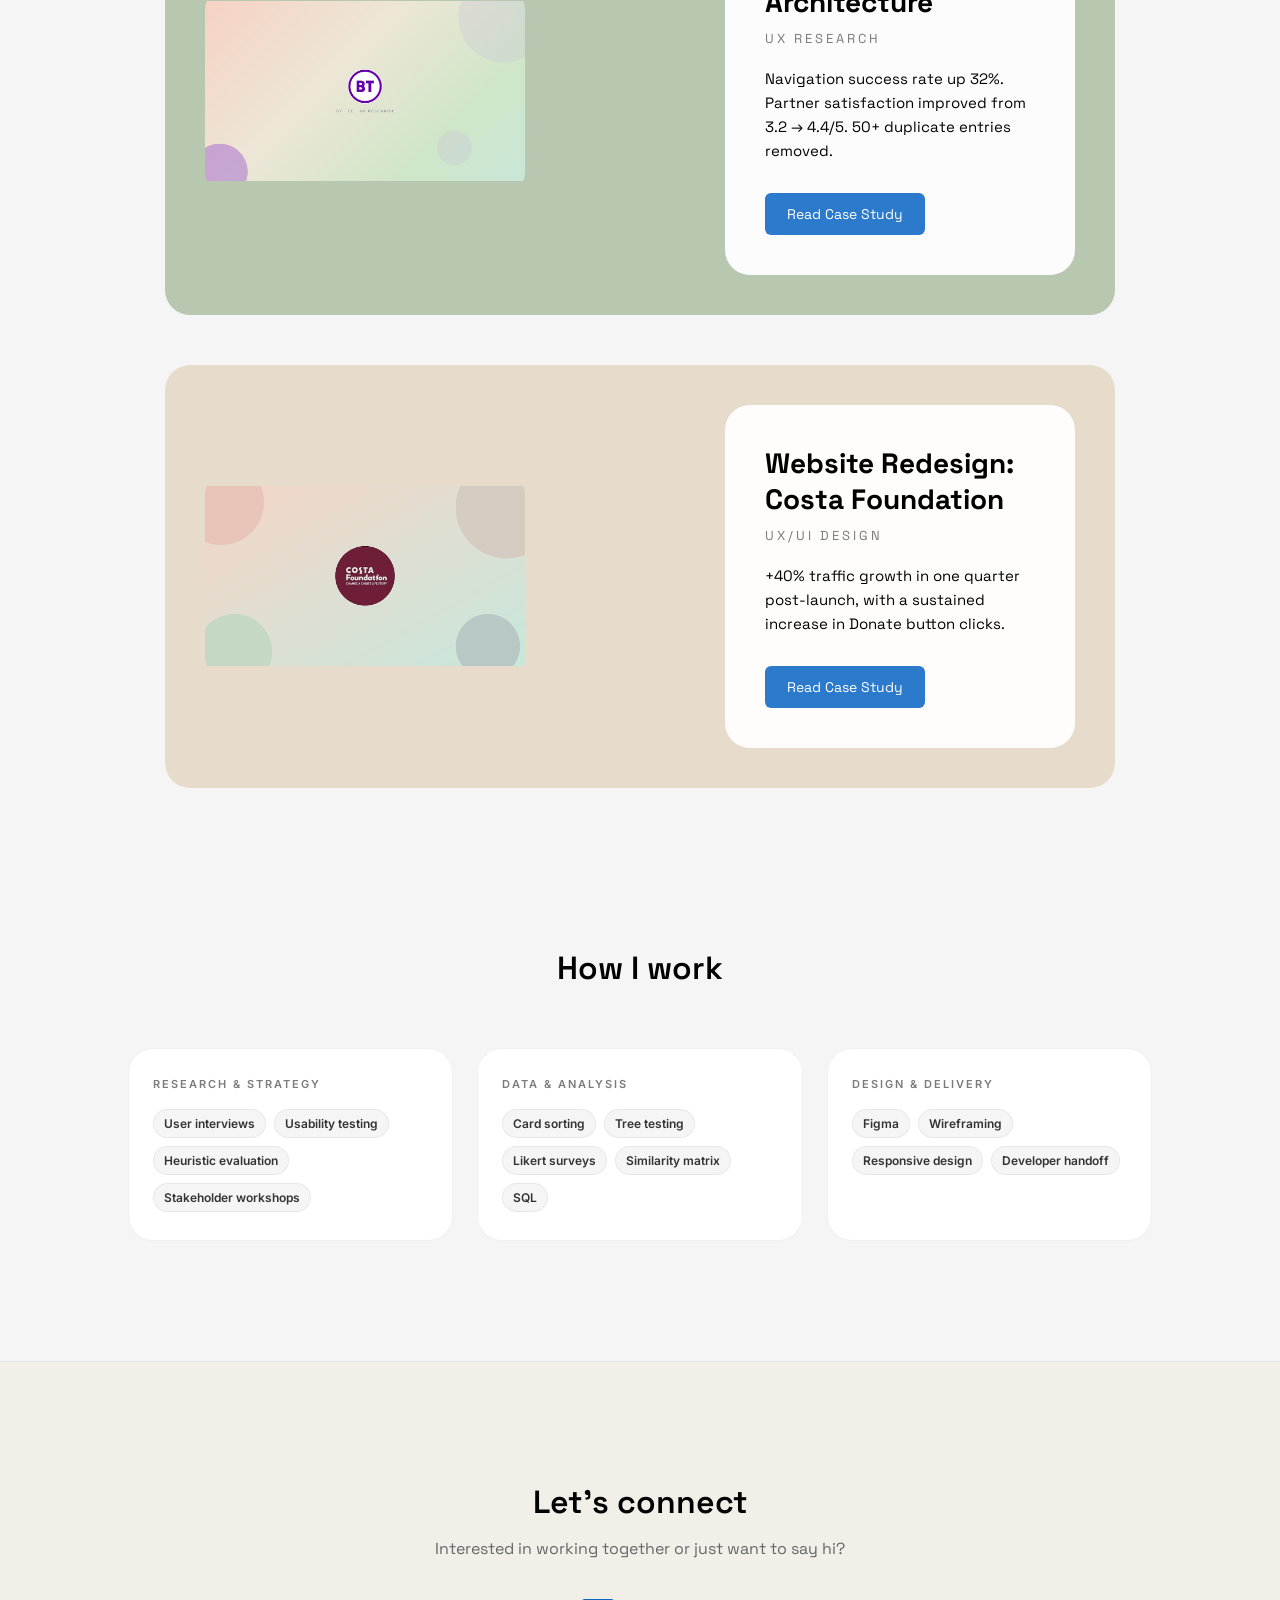
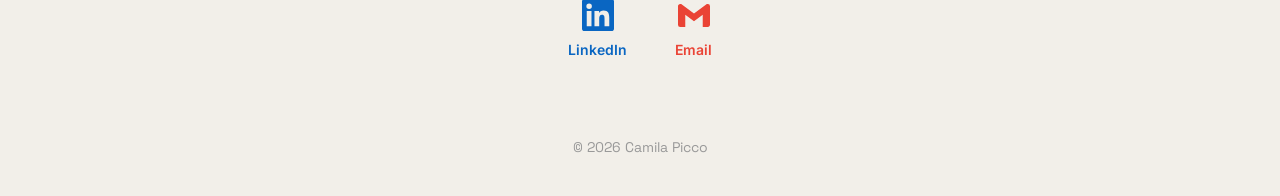
==== commit 0edf7afe: "update" ====
--- a/index.html
+++ b/index.html
@@ -62,7 +62,7 @@
           <h3>UX research & usability testing for data migration</h3>
           <p class="tag">UX RESEARCH ADOBE</p>
           <p class="description">
-            Task success rates jumped from 16.7% → 80%+ after two cycles of iterative usability testing.
+            Task success rates jumped from 16.7% → 80%+ after of iterative usability testing.
           </p>
           <a href="adobecasestudy.html" class="btn">Read Case Study</a>
         </div>
